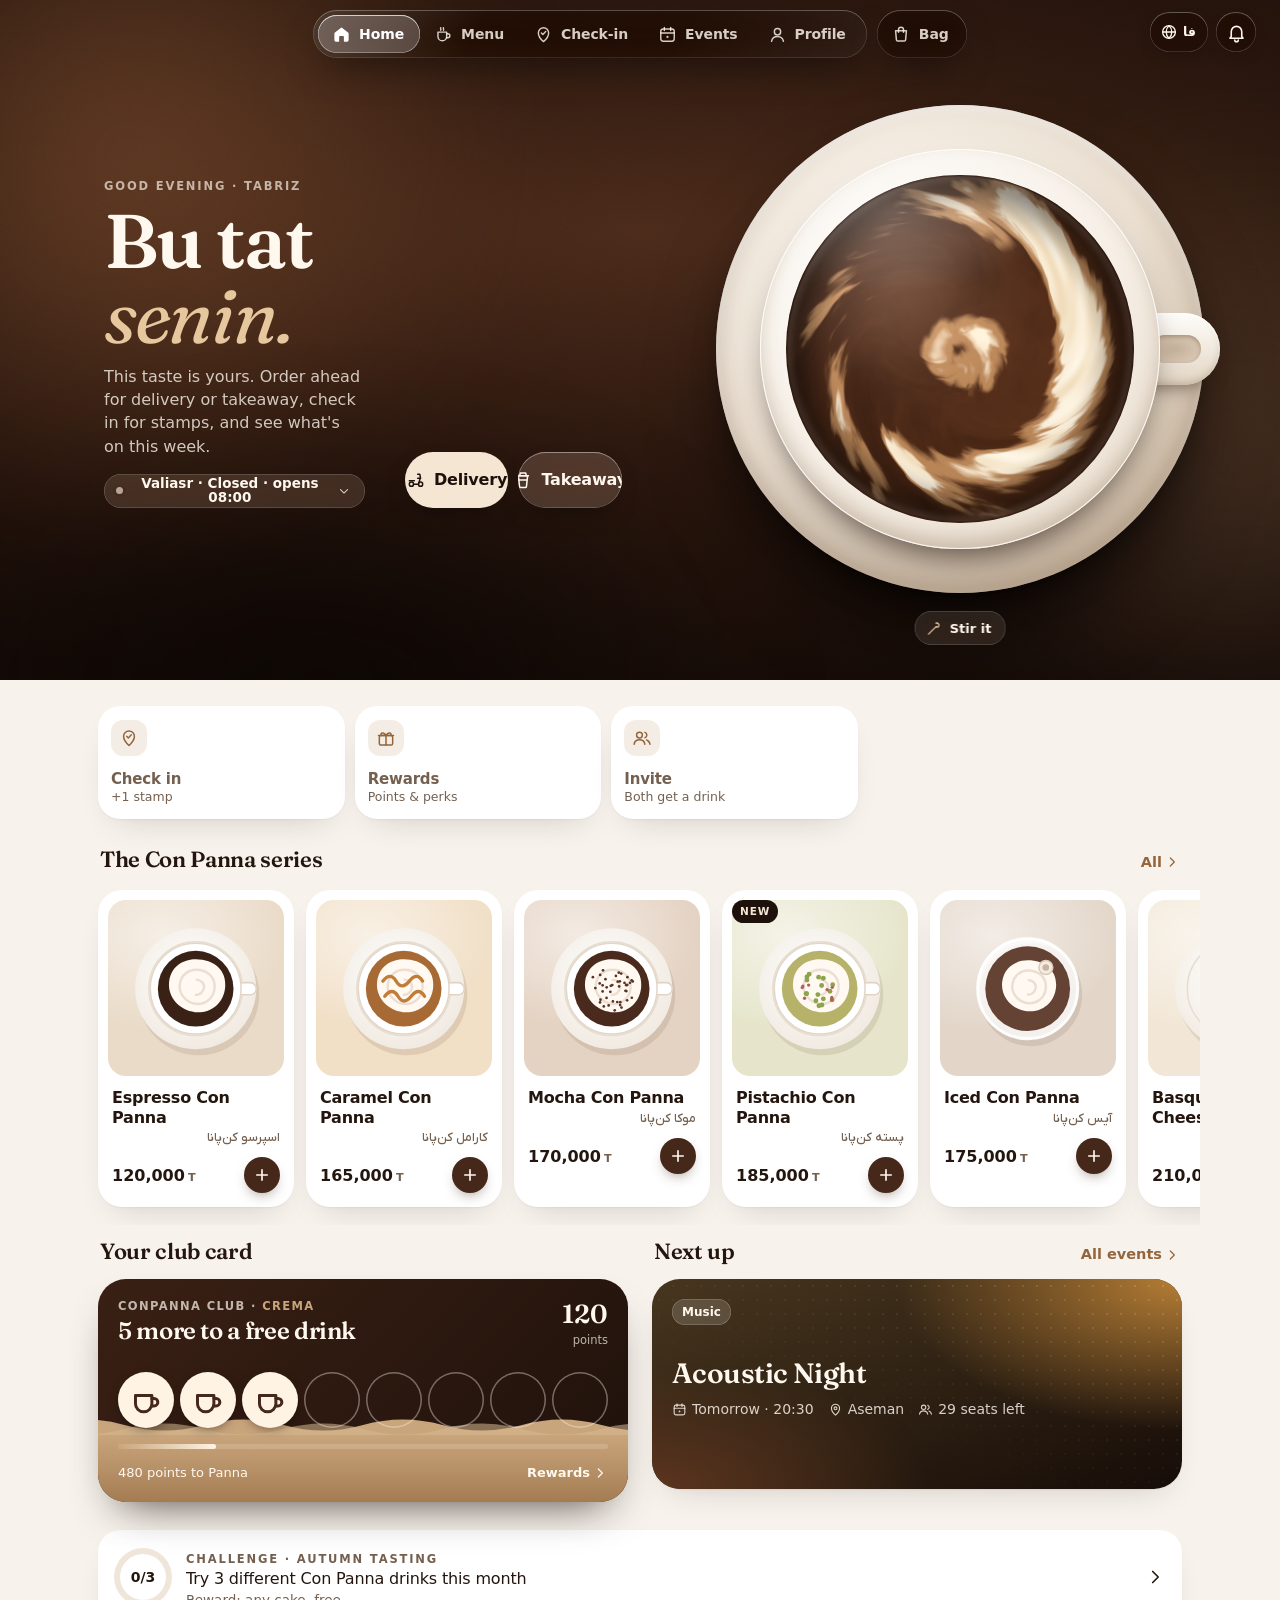
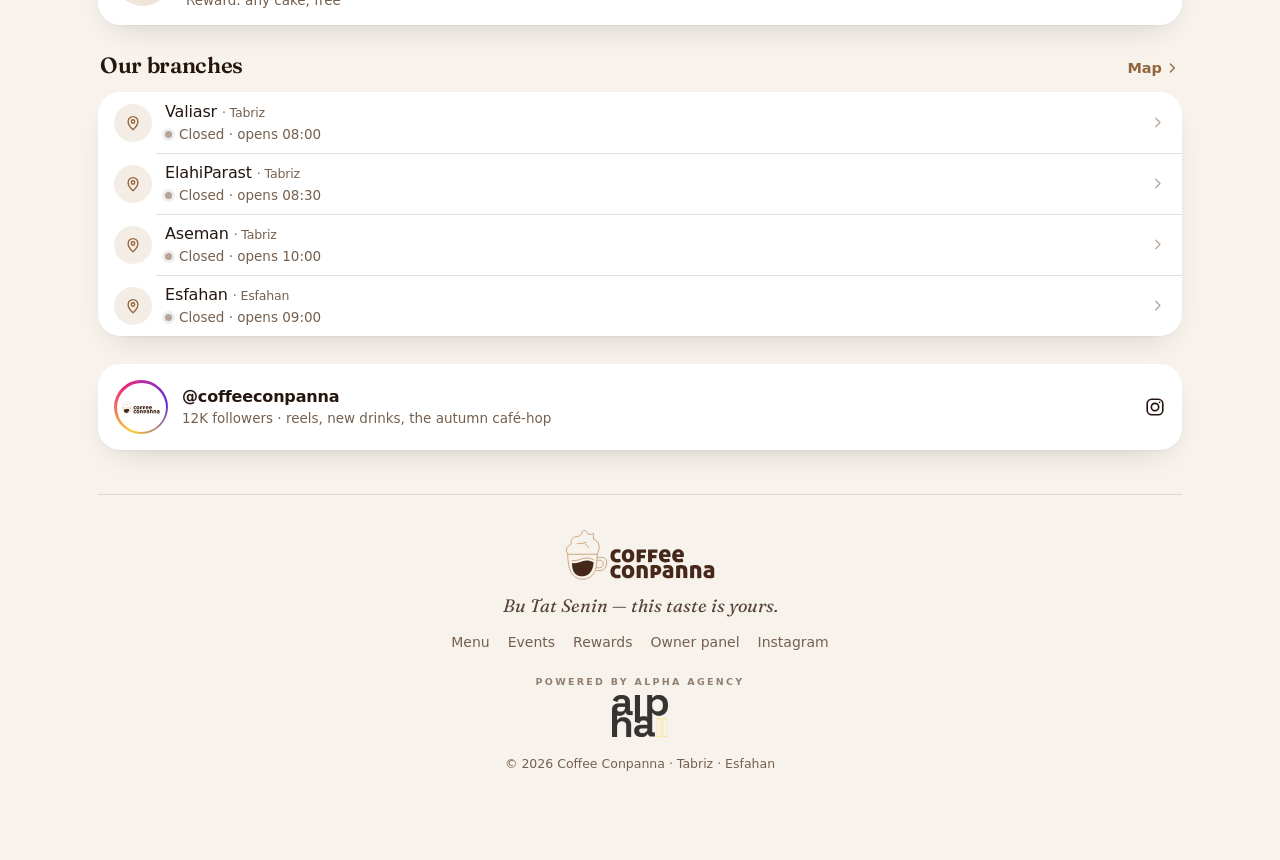
==== index.html @ bceaf9e3 "Coffee Conpanna web app v2 — Powered by Alpha Agency" ====
<!doctype html>
<html lang="en">
<head>
<meta charset="utf-8">
<meta name="viewport" content="width=device-width,initial-scale=1,viewport-fit=cover">
<title>Coffee Conpanna · کافه کن‌پانا</title>
<meta name="description" content="Coffee Conpanna — Tabriz and Esfahan. Order for delivery or takeaway, check in at your branch, collect stamps and book events.">
<meta name="robots" content="noindex,nofollow">
<meta name="theme-color" content="#F7F2EC" id="theme-color">
<meta name="color-scheme" content="light dark">
<meta name="apple-mobile-web-app-capable" content="yes">
<meta name="mobile-web-app-capable" content="yes">
<meta name="apple-mobile-web-app-status-bar-style" content="default">
<meta name="apple-mobile-web-app-title" content="Conpanna">
<meta property="og:type" content="website">
<meta property="og:title" content="Coffee Conpanna">
<meta property="og:description" content="Bu Tat Senin. Order ahead, check in, and book events at Conpanna.">
<meta property="og:url" content="https://ilyatabrizi.github.io/conpanna/">
<meta property="og:image" content="https://ilyatabrizi.github.io/conpanna/assets/og.png">
<meta property="og:image:width" content="1200">
<meta property="og:image:height" content="630">
<meta name="twitter:card" content="summary_large_image">
<link rel="manifest" href="manifest.webmanifest">
<link rel="icon" href="assets/icons/favicon-32.png" type="image/png">
<link rel="apple-touch-icon" href="assets/icons/apple-touch-icon.png">
<link rel="preload" href="assets/fonts/fraunces-600.woff2" as="font" type="font/woff2" crossorigin>
<link rel="preload" href="assets/fonts/yekan.woff2" as="font" type="font/woff2" crossorigin>
<link rel="stylesheet" href="css/app.css?v=91ad126c86">
<script>
  (function () {
    var d = document.documentElement, pref = "system", warm = false, calm = false;
    try { var s = JSON.parse(localStorage.getItem("conpanna.v1") || "{}"); pref = s.theme || "system"; calm = !!(s.prefs && s.prefs.reduceMotion); } catch (e) {}
    try { warm = sessionStorage.getItem("conpanna.booted") === "1"; } catch (e) {}
    var lang = "fa"; try { lang = localStorage.getItem("conpanna.lang") || ((navigator.language || "").toLowerCase().indexOf("fa") === 0 ? "fa" : "en"); } catch (e) {}
    d.lang = lang; d.dir = lang === "fa" ? "rtl" : "ltr";
    var dark = pref === "dark" || (pref !== "light" && matchMedia("(prefers-color-scheme: dark)").matches);
    d.setAttribute("data-theme", pref);
    d.setAttribute("data-mode", dark ? "dark" : "light");
    var m = document.getElementById("theme-color");
    if (m) m.setAttribute("content", dark ? "#110B08" : "#F7F2EC");
    d.className += " booting" + (warm ? " boot-warm" : "") + (calm ? " calm" : "");
    if ("scrollRestoration" in history) history.scrollRestoration = "manual";
    setTimeout(function () { var b = document.getElementById("boot"); if (b) { b.parentNode.removeChild(b); d.classList.remove("booting"); } }, 9000);
  })();
</script>
<script src="js/qr.js?v=91ad126c86" defer></script>
<link rel="modulepreload" href="js/brand.js">
<link rel="modulepreload" href="js/data.js">
<link rel="modulepreload" href="js/hero.js">
<link rel="modulepreload" href="js/hub.js">
<link rel="modulepreload" href="js/i18n.js">
<link rel="modulepreload" href="js/install.js">
<link rel="modulepreload" href="js/langbus.js">
<link rel="modulepreload" href="js/notify.js">
<link rel="modulepreload" href="js/orders.js">
<link rel="modulepreload" href="js/store.js">
<link rel="modulepreload" href="js/tabbar.js">
<link rel="modulepreload" href="js/theme.js">
<link rel="modulepreload" href="js/ui.js">
<link rel="modulepreload" href="js/views/bag.js">
<link rel="modulepreload" href="js/views/checkin.js">
<link rel="modulepreload" href="js/views/events.js">
<link rel="modulepreload" href="js/views/home.js">
<link rel="modulepreload" href="js/views/menu.js">
<link rel="modulepreload" href="js/views/order.js">
<link rel="modulepreload" href="js/views/orders.js">
<link rel="modulepreload" href="js/views/profile.js">
<link rel="modulepreload" href="js/views/rewards.js">
<link rel="modulepreload" href="js/views/settings.js">
<link rel="modulepreload" href="js/views/shared.js">
<script type="module" src="js/app.js?v=91ad126c86"></script>
</head>
<body>

<!-- Opening: the cup draws itself, fills, the name wipes in — and Alpha's mark beneath it. -->
<div id="boot" aria-hidden="true" dir="ltr">
  <div class="boot-in">
    <svg class="logo" viewBox="-4 56 1408 488" aria-hidden="true" focusable="false"><g class="lg-cup" fill="none" stroke-width="9" stroke-linecap="round" stroke-linejoin="round"><path pathLength="1" d="M22 292 C6 280 2 246 18 226 C30 210 50 206 56 196 C46 168 58 140 84 132 C104 126 124 128 140 116 C150 108 154 96 158 82 C162 70 174 66 186 72 C204 80 212 96 214 108 C232 106 248 104 262 100 C266 120 260 140 264 152 C288 160 306 178 312 196 C324 230 314 268 298 292"/><path pathLength="1" d="M110 194 C140 194 170 190 192 182 M186 196 C200 204 210 216 214 232"/><path pathLength="1" d="M20 293 L300 293"/><path pathLength="1" d="M22 296 C22 360 30 420 54 462 C76 502 112 526 156 528 C206 530 248 504 272 462 C292 426 298 360 298 296"/><path pathLength="1" d="M298 326 C326 318 362 318 378 338 C392 358 390 398 372 424 C356 446 324 452 292 446"/><path pathLength="1" d="M300 352 C318 346 340 346 350 360 C358 374 356 398 344 410 C332 420 314 422 296 420"/><path pathLength="1" d="M64 352 C100 360 130 342 168 332 C204 322 236 330 266 346"/></g><path class="lg-coffee" d="M62 374 C96 384 126 368 160 358 C196 348 232 352 264 368 C262 418 246 466 206 488 C176 504 128 504 100 482 C70 458 62 418 62 374 Z"/><g class="lg-word" transform="translate(-27.49 14.02) scale(0.49982)"><path d="M992 1007C980 1005 978 1004 962 997C949 991 946 989 934 978C917 961 906 939 902 911C901 898 900 872 902 862C904 851 909 830 911 826C912 824 914 821 916 818C920 808 928 798 937 790C948 780 949 779 961 773C985 761 1023 757 1057 763C1068 765 1088 772 1090 774C1093 779 1091 798 1085 817C1080 831 1077 833 1066 829C1056 826 1048 825 1035 825C1019 825 1012 826 1003 831C995 835 991 838 986 848C980 857 978 867 978 884C978 901 979 908 984 918C990 930 994 934 1005 940L1014 944L1033 944L1052 944L1064 941C1073 938 1076 937 1078 938C1083 940 1091 964 1093 981C1095 996 1094 997 1081 1002C1061 1009 1018 1011 992 1007ZM1204 1007C1146 998 1113 954 1113 886C1113 859 1118 837 1128 818C1133 807 1142 793 1144 793C1144 793 1148 791 1151 788C1162 777 1181 767 1196 764C1200 764 1205 762 1207 762C1213 760 1238 760 1250 762C1262 763 1282 768 1289 772C1308 782 1324 796 1332 811C1333 815 1335 819 1336 820C1344 835 1349 858 1349 885C1349 912 1347 926 1339 943C1323 981 1296 1002 1255 1008C1242 1009 1216 1009 1204 1007ZM1968 1008C1946 1006 1936 1004 1920 996C1904 989 1893 977 1886 962C1878 943 1877 912 1885 896C1898 872 1919 859 1954 853C1964 852 1990 850 1998 851C2005 851 2005 851 2008 848C2012 844 2012 841 2008 835C2003 829 1992 823 1981 821C1968 819 1946 820 1931 824C1914 828 1910 829 1908 826C1905 823 1899 808 1897 800C1895 789 1896 777 1898 775C1899 774 1901 773 1902 773C1903 773 1906 772 1909 771C1913 769 1938 764 1953 762C1965 760 1995 760 2004 762C2026 767 2044 775 2054 785C2061 791 2071 805 2073 811C2073 814 2075 818 2076 821C2080 834 2081 843 2081 920C2081 988 2081 992 2079 993C2077 995 2052 1002 2037 1004C2014 1008 1991 1010 1968 1008ZM2742 1008C2718 1007 2698 1002 2684 994C2673 988 2659 974 2656 966C2656 964 2654 960 2652 956C2649 947 2647 927 2649 912C2652 898 2655 890 2668 878C2673 873 2679 868 2681 867C2683 866 2686 864 2689 863C2692 861 2698 859 2702 858C2720 853 2728 852 2752 851C2773 851 2775 850 2778 849C2784 844 2778 832 2766 826C2755 821 2752 820 2738 820C2721 820 2710 821 2694 826C2686 828 2680 829 2679 828C2676 827 2668 810 2666 800C2664 787 2664 778 2666 775C2672 771 2708 763 2734 761C2763 759 2792 764 2811 775C2834 789 2848 812 2850 842C2851 859 2851 988 2850 991C2848 994 2847 995 2833 998C2827 1000 2820 1002 2818 1002C2813 1004 2795 1006 2778 1008C2769 1009 2755 1009 2742 1008ZM1410 1006C1399 1005 1396 1004 1394 1001C1393 1000 1393 965 1393 890C1393 783 1393 781 1395 779C1397 776 1400 775 1406 773C1409 773 1414 771 1420 770C1432 766 1458 762 1478 762C1495 761 1517 762 1532 765C1572 773 1596 800 1601 844C1602 850 1602 878 1602 927C1602 1000 1602 1002 1600 1003C1595 1008 1537 1008 1531 1004L1528 1002L1528 931C1527 883 1527 859 1526 855C1524 844 1518 835 1508 830C1504 828 1502 828 1489 828C1475 828 1474 828 1472 830L1470 832L1469 916C1469 999 1469 1000 1467 1003C1466 1004 1463 1005 1461 1005C1455 1006 1419 1007 1410 1006ZM1668 1006C1654 1004 1656 1019 1655 887C1655 792 1655 773 1656 771C1658 767 1661 766 1678 764C1684 764 1693 763 1699 762C1705 761 1721 761 1735 761C1764 761 1779 762 1798 769C1829 778 1850 804 1854 837C1856 851 1855 872 1852 883C1848 896 1840 909 1832 918C1824 926 1813 934 1805 937C1802 938 1798 940 1796 941C1787 944 1765 947 1749 947L1735 947L1732 949L1730 952L1729 977C1729 1007 1730 1005 1715 1006C1702 1007 1678 1007 1668 1006ZM2154 1006C2152 1006 2148 1006 2145 1006C2133 1004 2134 1018 2134 892C2134 825 2134 782 2135 781C2136 779 2137 777 2138 776C2143 774 2173 766 2189 764C2207 761 2242 761 2258 763C2271 765 2288 769 2293 771C2311 780 2321 789 2330 804C2337 815 2339 821 2342 838C2344 849 2344 852 2345 924C2345 1006 2345 1003 2338 1005C2334 1007 2291 1007 2280 1006C2268 1004 2270 1013 2269 930C2268 864 2268 858 2267 853C2263 843 2260 838 2254 834C2246 828 2244 827 2229 827C2217 827 2216 827 2213 829L2210 832L2210 917C2210 980 2209 1002 2208 1003C2208 1004 2205 1005 2203 1005C2198 1006 2157 1007 2154 1006ZM2414 1006C2402 1005 2399 1004 2398 1000C2397 997 2397 783 2398 780C2399 776 2403 775 2410 773C2414 772 2417 771 2418 771C2419 770 2425 769 2431 768C2483 757 2544 761 2566 777C2568 778 2572 781 2574 782C2582 786 2591 798 2598 812C2607 832 2607 836 2607 926C2608 967 2607 999 2607 1001C2605 1004 2602 1005 2591 1006C2567 1008 2537 1006 2533 1003C2532 1001 2532 996 2531 928L2530 854L2527 847C2523 838 2521 836 2513 831C2508 828 2507 828 2496 827C2482 827 2477 828 2475 831C2473 834 2473 836 2473 917C2472 1000 2472 1001 2470 1003C2467 1006 2440 1008 2414 1006ZM2005 952C2011 950 2012 948 2012 924L2011 903L2008 900L2005 897L1989 897C1975 898 1972 898 1965 901C1954 904 1948 911 1946 920C1944 929 1946 938 1953 944C1956 947 1966 952 1972 953C1977 954 2002 954 2005 952ZM2776 951C2782 948 2782 947 2782 923L2782 902L2779 899L2776 897L2759 897C2742 898 2741 898 2734 901C2724 904 2718 910 2716 916C2714 920 2714 932 2716 937C2718 941 2724 946 2730 949C2739 953 2743 954 2759 954C2771 954 2773 953 2776 951ZM1247 945C1256 942 1256 942 1263 931C1267 924 1268 922 1270 914C1273 899 1274 879 1272 867C1269 853 1268 850 1264 843C1256 828 1248 824 1232 824C1218 824 1212 826 1205 833C1197 841 1196 843 1192 858C1188 875 1188 896 1192 913C1195 924 1196 926 1200 933C1207 943 1207 943 1217 946C1227 950 1235 949 1247 945ZM1754 890C1762 889 1769 885 1774 880C1779 874 1780 867 1780 854C1780 844 1780 843 1776 836C1770 825 1762 819 1748 818C1736 817 1732 818 1730 824C1728 829 1729 881 1730 885C1733 892 1738 893 1754 890ZM1006 711C983 709 955 698 941 686C934 680 925 670 923 667C922 666 920 663 919 661C917 659 915 655 914 652C913 649 911 645 910 643C909 641 907 636 906 632C898 598 900 555 911 531C913 527 914 524 914 523C914 523 916 520 917 517C919 515 922 510 923 508C927 502 938 491 945 486C966 471 987 465 1016 463C1039 462 1053 464 1074 470C1089 475 1091 476 1092 482C1093 491 1085 526 1079 531C1076 535 1076 535 1061 531C1031 524 1007 528 992 542C984 550 980 560 978 577C975 608 985 632 1004 642C1010 644 1013 645 1023 646C1031 647 1038 647 1042 647C1052 646 1064 643 1068 642C1073 640 1077 640 1080 642C1084 646 1091 667 1093 682C1094 693 1094 698 1091 699C1088 701 1076 705 1068 707C1054 711 1023 712 1006 711ZM1218 711C1200 710 1177 703 1167 696C1164 695 1160 692 1158 691C1153 688 1141 676 1135 668C1131 663 1122 644 1120 639C1119 637 1118 630 1116 622C1112 604 1112 574 1116 556C1119 538 1121 534 1128 521C1137 503 1143 496 1161 483C1169 477 1170 476 1182 472C1210 462 1243 460 1267 468C1271 469 1276 470 1278 470C1283 471 1299 480 1306 486C1312 490 1325 504 1330 511C1336 520 1343 538 1346 554C1348 562 1348 567 1348 588C1348 615 1348 621 1342 639C1336 656 1322 678 1310 687C1287 705 1255 714 1218 711ZM1917 711C1878 708 1847 691 1829 663C1816 642 1808 607 1811 577C1814 542 1825 516 1844 496C1857 483 1868 476 1886 470C1900 465 1906 464 1922 463C1940 462 1952 464 1967 470C1978 475 1992 483 1994 485C1994 486 1996 488 1999 490C2007 496 2018 515 2023 530C2029 547 2030 560 2030 582C2029 602 2028 607 2025 609C2024 610 2002 610 1959 610C1895 610 1894 610 1892 612C1889 614 1888 619 1890 623C1896 634 1905 641 1918 646C1934 651 1959 649 1988 641C2001 637 2003 637 2005 643C2005 644 2006 648 2008 651C2009 653 2011 661 2013 668C2019 692 2018 696 2009 699C1984 708 1945 713 1917 711ZM2162 710C2147 709 2127 703 2117 697C2114 695 2109 693 2108 692C2106 691 2100 687 2095 682C2082 670 2075 658 2066 636C2060 620 2058 575 2063 557C2072 520 2084 500 2110 482C2118 477 2124 474 2137 470C2154 464 2172 462 2191 464C2202 465 2205 466 2220 472C2238 478 2256 494 2265 510C2269 517 2275 532 2277 538C2280 547 2281 567 2281 583C2280 601 2279 608 2276 609C2274 610 2253 610 2209 610C2146 610 2144 610 2142 612C2137 616 2137 621 2145 631C2150 637 2150 638 2158 642C2176 650 2193 650 2229 643C2234 642 2241 640 2245 639C2251 637 2251 637 2253 638C2257 643 2266 673 2267 686C2267 694 2267 695 2265 697C2261 700 2239 706 2215 710C2201 712 2177 712 2162 710ZM1407 708C1399 706 1397 706 1395 704L1393 701L1393 587C1394 477 1394 473 1395 471L1397 469L1480 469C1536 469 1563 469 1565 470C1569 472 1570 475 1571 492C1571 504 1570 524 1568 528C1567 531 1561 532 1520 531C1475 531 1473 531 1470 536C1470 538 1469 543 1469 552L1469 566L1472 569L1475 572L1509 572C1528 572 1544 572 1545 573C1550 575 1551 582 1551 606C1550 628 1549 632 1545 633C1544 634 1528 634 1510 634C1477 634 1472 634 1470 638C1470 639 1469 653 1469 670C1469 686 1469 700 1468 702C1468 703 1467 704 1466 705C1459 709 1426 710 1407 708ZM1630 708C1615 707 1612 706 1609 704C1608 702 1608 696 1607 589C1607 526 1607 474 1608 473C1608 469 1609 469 1697 469C1772 470 1780 470 1782 471C1784 474 1785 486 1785 502C1785 519 1784 527 1781 530C1779 531 1778 532 1736 532C1712 532 1692 532 1690 532C1689 532 1687 533 1686 534C1683 537 1683 537 1683 551C1683 559 1683 567 1684 568C1685 572 1688 572 1725 572C1766 572 1763 571 1765 581C1766 588 1766 614 1765 624C1763 635 1766 634 1725 634C1705 634 1689 634 1688 635C1686 636 1685 637 1684 638C1684 640 1683 654 1683 671C1682 688 1682 702 1682 703C1681 704 1680 705 1679 706C1673 708 1649 709 1630 708ZM1246 648C1258 642 1266 632 1270 615C1273 604 1273 576 1271 564C1267 547 1260 536 1248 530C1242 527 1241 526 1232 526C1209 527 1198 537 1192 562C1186 592 1191 626 1204 640C1214 651 1233 654 1246 648ZM1960 558C1963 555 1963 551 1959 542C1955 534 1948 526 1942 523C1934 520 1924 519 1916 521C1907 523 1903 525 1896 532C1890 539 1885 550 1886 555C1888 561 1890 561 1925 561L1957 561L1960 558ZM2208 560C2208 560 2210 558 2210 557C2214 551 2207 534 2198 527C2190 522 2184 520 2173 520C2161 521 2154 524 2147 531C2137 541 2134 554 2140 559C2142 561 2143 561 2174 561C2192 561 2207 561 2208 560Z"/></g></svg>
    <div class="boot-sig"><span>Powered by Alpha Agency</span><img class="sig-light" src="assets/brand/alpha-black.png" alt=""><img class="sig-dark" src="assets/brand/alpha-white.png" alt=""></div>
  </div>
</div>

<!-- the goo filter that turns blurred circles into liquid -->
<svg width="0" height="0" style="position:absolute" aria-hidden="true" focusable="false">
  <filter id="goo" x="-20%" y="-20%" width="140%" height="140%"><feGaussianBlur in="SourceGraphic" stdDeviation="22" result="b"/><feColorMatrix in="b" mode="matrix" values="1 0 0 0 0  0 1 0 0 0  0 0 1 0 0  0 0 0 26 -11" result="g"/><feComposite in="SourceGraphic" in2="g" operator="atop"/></filter>
</svg>

<header id="bar" class="bar">
  <button class="bar-btn" id="bar-back" type="button" aria-label="Back" hidden></button>
  <a class="bar-logo" id="bar-logo" href="#/" aria-label="Coffee Conpanna — home"></a>
  <span class="bar-title" id="bar-title" aria-hidden="true"></span>
  <div class="bar-right">
    <button class="bar-btn bar-lang" id="bar-lang" type="button"></button>
    <button class="bar-btn" id="bar-bell" type="button" aria-label="Notifications"><span class="bell-dot" id="bell-dot"></span></button>
  </div>
</header>

<main id="view" class="view"></main>
<div id="dock"></div>

<nav id="tabbar" class="tabbar" aria-label="Primary" data-tone="light" dir="ltr">
  <div class="tabs" id="tabs">
    <span class="tabs-lens" aria-hidden="true"></span>
    <div class="tabs-row" id="tabs-row">
      <a class="tab" draggable="false" data-tab="home" href="#/"><span class="tab-ico"></span><span class="tab-l">Home</span></a>
      <a class="tab" draggable="false" data-tab="menu" href="#/menu"><span class="tab-ico"></span><span class="tab-l">Menu</span></a>
      <a class="tab" draggable="false" data-tab="checkin" href="#/checkin"><span class="tab-ico"></span><span class="tab-l">Check-in</span></a>
      <a class="tab" draggable="false" data-tab="events" href="#/events"><span class="tab-ico"></span><span class="tab-l">Events</span></a>
      <a class="tab" draggable="false" data-tab="profile" href="#/profile"><span class="tab-ico"></span><span class="tab-l">Profile</span></a>
    </div>
  </div>
  <a class="bag-btn" id="bag-btn" href="#/bag" aria-label="Bag"><span id="bag-ico"></span><span class="bag-l">Bag</span><span class="tab-badge" id="bag-badge" aria-hidden="true"></span></a>
</nav>

<div id="sheet-root"></div>
<div id="toast-root" aria-live="polite" aria-atomic="true"></div>
<noscript><p style="padding:24px;font:15px/1.5 system-ui">Coffee Conpanna needs JavaScript to run.</p></noscript>
</body>
</html>
---- css/app.css ----
/* Coffee Conpanna — the design system.

   Espresso and cream. The page is the colour of whipped cream; the ink is the
   brown of their wordmark; caramel (the line of the cup in their logo) is the
   one accent. Night is a cup of espresso, not grey. Display type is Fraunces,
   soft and warm; everything that works is the phone's own face.

   Liquid: the hero is milk folding into coffee (metaballs through a goo filter),
   the stamp card and the order tracker fill like a cup, the check-in fills
   while you hold it. Glass is iOS's — thin, see-through, a small blur with a
   big saturation lift and a brightness clamp. Nothing carrying glass sits
   inside a transformed ancestor: that would leave it blurring nothing. */

@font-face { font-family: "Fraunces"; src: url("../assets/fonts/fraunces-600.woff2") format("woff2"); font-weight: 600; font-display: swap; }
@font-face { font-family: "Fraunces"; src: url("../assets/fonts/fraunces-400i.woff2") format("woff2"); font-weight: 400; font-style: italic; font-display: swap; }

:root {
  --paper: #F7F2EC; --paper-2: #EFE6DB; --card: #FFFFFF; --sheet: #FAF6F1; --tint: #EFE5D9;
  --ink: #24160F; --ink-2: #574238; --ink-3: #75604F; --ink-4: #B6A598;
  --line: rgba(36, 22, 15, .07); --line-2: rgba(36, 22, 15, .13);
  --brand: #45281A; --primary: #45281A; --on-primary: #FFF8EF;
  --caramel: #C9A57C; --caramel-ink: #94653A; --caramel-soft: rgba(201, 165, 124, .2);
  --accent: #94653A; --live: #3C9560; --live-soft: rgba(60, 149, 96, .13); --danger: #B4392F;
  --scrim: rgba(20, 10, 5, .38);
  --lg-cup: #C9A57C; --lg-ink: #45281A;
  --espresso: #1E110B; --espresso-2: #3A2014; --cream: #F4E6D3;
  color-scheme: light;

  --glass-bg: rgba(255, 252, 248, .56);
  --glass: blur(12px) saturate(180%) brightness(1.06);
  --glass-strong: blur(20px) saturate(185%) brightness(1.05);
  --glass-edge: inset 0 0 0 .5px rgba(255, 255, 255, .85), inset 0 1px 0 rgba(255, 255, 255, .9), 0 0 0 .5px rgba(36, 22, 15, .09);
  --glass-shadow: 0 14px 36px -12px rgba(36, 22, 15, .32), 0 2px 8px rgba(36, 22, 15, .05);
  --sheen: 1;

  --display: "Fraunces", "Iowan Old Style", "Palatino Linotype", Georgia, serif;
  --sans: -apple-system, BlinkMacSystemFont, "SF Pro Text", "SF Pro Display", "Helvetica Neue", "Segoe UI", Roboto, system-ui, sans-serif;
  --fa: "Vazirmatn", "IRANYekanX", "Tahoma", sans-serif;

  --r-xl: 28px; --r-lg: 22px; --r-md: 16px; --r-sm: 12px;
  --shadow-card: 0 1px 2px rgba(36, 22, 15, .04), 0 14px 34px -18px rgba(36, 22, 15, .22);
  --ease-out: cubic-bezier(.22, 1, .36, 1);
  --spring: cubic-bezier(.34, 1.45, .64, 1);
  --spring-soft: cubic-bezier(.3, 1.18, .5, 1);
  --spring-sheet: cubic-bezier(.2, 1.08, .32, 1);

  --safe-t: env(safe-area-inset-top, 0px);
  --safe-b: env(safe-area-inset-bottom, 0px);
  --bar-h: 52px; --tabs-h: 62px; --tabs-gap: 12px; --tabs-pad: 5px;
  --group-w: min(calc(100vw - 24px), 460px);
  --clear-b: calc(var(--tabs-h) + var(--tabs-gap) + var(--safe-b) + 34px);
  --wrap: 1120px; --narrow: 720px;
}
:root[data-mode="dark"] {
  color-scheme: dark;
  --paper: #110B08; --paper-2: #18100C; --card: #1D1410; --sheet: #191009; --tint: #2A1F19;
  --ink: #F6EEE6; --ink-2: #D4C5B8; --ink-3: #A69485; --ink-4: #66564B;
  --line: rgba(246, 238, 230, .07); --line-2: rgba(246, 238, 230, .13);
  --brand: #EBD6BC; --primary: #EBD6BC; --on-primary: #24160F;
  --caramel: #D8B58A; --caramel-ink: #E3C095; --caramel-soft: rgba(216, 181, 138, .14);
  --accent: #E3C095; --live: #5CC487; --live-soft: rgba(92, 196, 135, .14); --danger: #F0857B;
  --scrim: rgba(0, 0, 0, .55);
  --lg-ink: #F1E4D4;
  --glass-bg: rgba(38, 28, 22, .46);
  --glass: blur(12px) saturate(165%) brightness(.68);
  --glass-strong: blur(20px) saturate(165%) brightness(.62);
  --glass-edge: inset 0 0 0 .5px rgba(255, 255, 255, .12), inset 0 1px 0 rgba(255, 255, 255, .1), 0 0 0 .5px rgba(0, 0, 0, .5);
  --glass-shadow: 0 16px 38px -12px rgba(0, 0, 0, .75);
  --shadow-card: 0 0 0 .5px rgba(246, 238, 230, .06), 0 16px 36px -18px rgba(0, 0, 0, .75);
  --sheen: .3;
}
html.theming, html.theming *, html.theming *::before, html.theming *::after {
  transition: background-color .45s ease, color .45s ease, border-color .45s ease, fill .45s ease, stroke .45s ease, box-shadow .45s ease !important;
}
html.calm *, html.calm *::before, html.calm *::after { animation-duration: .01ms !important; animation-iteration-count: 1 !important; transition-duration: .01ms !important; }

/* ------------------------------------------------------------------ base */
*, *::before, *::after { box-sizing: border-box; }
html { overflow-x: clip; background: var(--paper); -webkit-text-size-adjust: 100%; }
html.booting, html.sheet-open { overflow: hidden; }
body {
  margin: 0; min-height: 100svh; background: var(--paper); color: var(--ink);
  font: 400 16px/1.45 var(--sans); -webkit-font-smoothing: antialiased; -moz-osx-font-smoothing: grayscale;
  -webkit-tap-highlight-color: transparent; overscroll-behavior-y: none;
}
img, svg, video, canvas { display: block; max-width: 100%; }
button, input, textarea, select { font: inherit; color: inherit; }
button { background: none; border: 0; padding: 0; margin: 0; cursor: pointer; touch-action: manipulation; }
a { color: inherit; text-decoration: none; }
ul, ol { list-style: none; margin: 0; padding: 0; }
h1, h2, h3, h4, p, figure, fieldset { margin: 0; }
fieldset { border: 0; padding: 0; min-width: 0; }
[hidden] { display: none !important; }
:focus { outline: none; }
:focus-visible { outline: 2px solid var(--caramel); outline-offset: 3px; border-radius: 10px; }
::selection { background: var(--caramel-soft); }
.sr { position: absolute; width: 1px; height: 1px; overflow: hidden; clip: rect(0 0 0 0); white-space: nowrap; }
.ico { width: 22px; height: 22px; flex: none; }
.fa { font-family: var(--fa); direction: rtl; unicode-bidi: isolate; }

/* ------------------------------------------------------------ typography */
.lt { font: 600 36px/1.05 var(--display); letter-spacing: -.02em; color: var(--ink); }
.d1 { font: 600 44px/1.02 var(--display); letter-spacing: -.025em; }
.d2 { font: 600 28px/1.1 var(--display); letter-spacing: -.018em; }
.d3 { font: 600 21px/1.18 var(--display); letter-spacing: -.012em; }
.it { font-family: var(--display); font-style: italic; font-weight: 400; }
.t2 { font: 700 20px/1.2 var(--sans); letter-spacing: -.02em; }
.t3 { font: 600 17px/1.3 var(--sans); letter-spacing: -.014em; }
.eyebrow { font: 600 11.5px/1.2 var(--sans); letter-spacing: .16em; text-transform: uppercase; color: var(--ink-3); }
.body { font-size: 16px; line-height: 1.5; color: var(--ink-2); }
.small { font-size: 14px; line-height: 1.45; color: var(--ink-2); }
.tiny { font-size: 12.5px; line-height: 1.5; color: var(--ink-3); }
.money { font-variant-numeric: tabular-nums lining-nums; white-space: nowrap; }
small.cur { font-size: .7em; font-weight: 600; margin-inline-start: .28em; color: var(--ink-3); letter-spacing: .02em; }
.sec { display: flex; align-items: baseline; justify-content: space-between; gap: 12px; margin: 0 2px 14px; }
.sec h2 { font: 600 22px/1.15 var(--display); letter-spacing: -.015em; }
.sec a, .sec button { font: 600 14.5px/1 var(--sans); color: var(--accent); display: inline-flex; align-items: center; gap: 2px; }
.sec a .ico, .sec button .ico { width: 16px; height: 16px; }
.dot { width: 7px; height: 7px; border-radius: 50%; background: var(--live); flex: none; box-shadow: 0 0 0 3px var(--live-soft); }
.dot.off { background: var(--ink-4); box-shadow: 0 0 0 3px var(--line); }
.dot.pulse { animation: pulse 2.2s ease-out infinite; }

/* ---------------------------------------------------------------- layout */
.wrap { width: 100%; max-width: var(--wrap); margin: 0 auto; padding: 0 18px; }
.wrap.narrow { max-width: var(--narrow); }
.view { min-height: 100svh; padding-bottom: var(--clear-b); transition: transform .5s var(--spring-sheet), filter .4s, border-radius .5s; transform-origin: 50% 0; }
html.sheet-open .view { transform: scale(.94) translateY(calc(var(--safe-t) + 10px)); border-radius: 22px; overflow: hidden; filter: brightness(.92); }
.screen { animation: viewIn .42s var(--ease-out) backwards; }
.screen.back-in { animation-name: viewBack; }
.page-top { padding-top: calc(var(--safe-t) + var(--bar-h) + 6px); }
.page-head { padding: 6px 2px 20px; display: flex; align-items: flex-end; justify-content: space-between; gap: 12px; }
.page-head p { margin-top: 6px; }
.stack > * + * { margin-top: 28px; }
.rv { opacity: 0; transform: translateY(18px); transition: opacity .7s var(--ease-out), transform .8s var(--ease-out); }
.rv.in { opacity: 1; transform: none; }

/* ---------------------------------------------------------------- splash */
#boot {
  position: fixed; inset: 0; z-index: 100; display: grid; place-items: center; background: var(--paper);
  transition: opacity .6s var(--ease-out), visibility 0s .6s;
}
#boot .boot-in { width: min(68vw, 340px); display: flex; flex-direction: column; align-items: center; transition: transform .7s var(--ease-out), filter .6s; }
#boot .logo { width: 100%; height: auto; overflow: visible; }
#boot .lg-cup path { stroke-dasharray: 1; stroke-dashoffset: 1; animation: draw 1s var(--ease-out) forwards; }
#boot .lg-cup path:nth-child(1) { animation-duration: 1.15s; }
#boot .lg-cup path:nth-child(2) { animation-delay: .55s; animation-duration: .5s; }
#boot .lg-cup path:nth-child(3) { animation-delay: .35s; animation-duration: .45s; }
#boot .lg-cup path:nth-child(4) { animation-delay: .25s; }
#boot .lg-cup path:nth-child(5), #boot .lg-cup path:nth-child(6) { animation-delay: .5s; animation-duration: .7s; }
#boot .lg-cup path:nth-child(7) { animation-delay: .7s; animation-duration: .6s; }
#boot .lg-coffee { clip-path: inset(100% 0 0 0); animation: fillUp .8s .75s var(--ease-out) forwards; }
#boot .lg-word { clip-path: inset(0 100% 0 0); animation: wipe .9s 1s var(--ease-out) forwards; }
#boot .boot-sig { margin-top: 30px; display: flex; flex-direction: column; align-items: center; gap: 9px; opacity: 0; transform: translateY(8px); animation: sigIn .7s 1.55s var(--ease-out) forwards; }
#boot .boot-sig span { font: 600 9.5px/1 var(--sans); letter-spacing: .26em; text-transform: uppercase; color: var(--ink-3); }
#boot .boot-sig img { width: 50px; height: auto; }
#boot .boot-fill { position: absolute; inset: auto 0 0; height: 0; background: var(--espresso); transition: height .7s var(--ease-out); }
html.boot-warm #boot .lg-cup path, html.boot-warm #boot .lg-coffee, html.boot-warm #boot .lg-word, html.boot-warm #boot .boot-sig { animation-duration: .3s; animation-delay: 0s; }
#boot.out { opacity: 0; visibility: hidden; }
#boot.out .boot-in { transform: scale(1.06); filter: blur(6px); }
.sig-light { display: block; } .sig-dark { display: none; }
:root[data-mode="dark"] .sig-light { display: none; } :root[data-mode="dark"] .sig-dark { display: block; }

/* ---------------------------------------------------------------- top bar */
.bar {
  position: fixed; inset: 0 0 auto; z-index: 40; height: calc(var(--bar-h) + var(--safe-t));
  padding: var(--safe-t) 12px 0; display: flex; align-items: center; gap: 8px; color: var(--ink); pointer-events: none;
}
.bar > * { pointer-events: auto; }
.bar::before {
  content: ""; position: absolute; inset: 0; z-index: -1; opacity: 0; transition: opacity .28s;
  background: var(--glass-bg); -webkit-backdrop-filter: var(--glass-strong); backdrop-filter: var(--glass-strong);
  box-shadow: 0 .5px 0 var(--line-2);
}
.bar.solid::before { opacity: 1; }
.bar.over-hero { color: #FFF8EF; }
.bar-logo {
  position: absolute; left: 50%; top: calc(var(--safe-t) + var(--bar-h) / 2); width: 112px;
  transform: translate(-50%, -50%) translateY(5px); opacity: 0; pointer-events: none; transition: opacity .25s, transform .35s var(--ease-out);
}
.bar-logo .logo { width: 100%; height: auto; }
body[data-route="home"] .bar.solid .bar-logo { opacity: 1; transform: translate(-50%, -50%); pointer-events: auto; }
.bar-title {
  position: absolute; left: 50%; top: calc(var(--safe-t) + var(--bar-h) / 2); max-width: 56%;
  transform: translate(-50%, -50%) translateY(6px); opacity: 0; pointer-events: none;
  font: 600 16.5px/1 var(--sans); letter-spacing: -.014em; white-space: nowrap; overflow: hidden; text-overflow: ellipsis;
  transition: opacity .22s, transform .25s var(--ease-out);
}
.bar.titled .bar-title { opacity: 1; transform: translate(-50%, -50%); }
.bar-btn {
  position: relative; width: 40px; height: 40px; border-radius: 50%; display: grid; place-items: center; flex: none; color: inherit;
  background: var(--glass-bg); -webkit-backdrop-filter: var(--glass); backdrop-filter: var(--glass);
  box-shadow: var(--glass-edge), 0 6px 18px -8px rgba(36, 22, 15, .3); transition: transform .18s var(--ease-out);
}
.bar-btn:active { transform: scale(.88); }
.bar-btn .ico { width: 21px; height: 21px; }
.bar-right { margin-inline-start: auto; display: flex; gap: 8px; }
.bar.over-hero .bar-btn {
  background: rgba(20, 10, 5, .24); -webkit-backdrop-filter: blur(12px) saturate(180%) brightness(.75); backdrop-filter: blur(12px) saturate(180%) brightness(.75);
  box-shadow: inset 0 0 0 .5px rgba(255, 255, 255, .24), inset 0 1px 0 rgba(255, 255, 255, .2), 0 6px 18px -8px rgba(0, 0, 0, .4);
}
.bell-dot { position: absolute; top: 8px; inset-inline-end: 9px; width: 9px; height: 9px; border-radius: 50%; background: #E0663F; box-shadow: 0 0 0 2px rgba(255, 255, 255, .85); transform: scale(0); transition: transform .35s var(--spring); }
.bell-dot.on { transform: scale(1); }
.bar-btn.ring .ico { animation: ring .9s var(--ease-out); transform-origin: 50% 15%; }

/* ---------------------------------------------------------------- tab bar */
.tabbar {
  --tab-fg: var(--ink-2); --tab-on: var(--brand); --lens-bg: rgba(69, 40, 26, .09); --tab-cut: var(--paper);
  --lens-drag: rgba(255, 255, 255, .5); --badge-bg: var(--primary); --badge-fg: var(--on-primary);
  position: fixed; z-index: 45; left: 0; right: 0; bottom: calc(var(--safe-b) + var(--tabs-gap));
  display: flex; align-items: center; gap: 8px; padding-left: calc((100vw - var(--group-w)) / 2); pointer-events: none;
}
.tabbar > * { pointer-events: auto; }
:root[data-mode="dark"] .tabbar { --tab-fg: rgba(246, 238, 230, .7); --tab-on: #FFFFFF; --lens-bg: rgba(255, 255, 255, .13); --lens-drag: rgba(255, 255, 255, .24); --tab-cut: #2A1F19; }
.tabs {
  position: relative; flex: none; height: var(--tabs-h); width: calc(var(--group-w) - var(--tabs-h) - 8px);
  padding: var(--tabs-pad); border-radius: 999px; overflow: hidden; touch-action: none;
  background: var(--glass-bg); -webkit-backdrop-filter: var(--glass-strong); backdrop-filter: var(--glass-strong);
  box-shadow: var(--glass-edge), var(--glass-shadow);
  transition: width .55s var(--spring-soft), background-color .35s, box-shadow .35s;
}
.tabs::after {
  content: ""; position: absolute; inset: 0; border-radius: inherit; pointer-events: none; z-index: 2;
  background: linear-gradient(118deg, rgba(255, 255, 255, .6) 0%, rgba(255, 255, 255, 0) 30%, rgba(255, 255, 255, 0) 66%, rgba(255, 255, 255, .26) 100%);
  mix-blend-mode: soft-light; opacity: var(--sheen);
}
.tabs-row {
  position: relative; z-index: 1; height: 100%; display: grid; grid-template-columns: repeat(5, 1fr);
  width: calc(var(--group-w) - var(--tabs-h) - 8px - var(--tabs-pad) * 2);
  transform: translateX(var(--row-x, 0px)); transition: transform .55s var(--spring-soft);
}
.tabs-lens {
  position: absolute; z-index: 0; top: var(--tabs-pad); left: var(--tabs-pad); height: calc(100% - var(--tabs-pad) * 2);
  width: var(--lens-w, 0px); border-radius: 999px; background: var(--lens-bg); opacity: 0;
  box-shadow: inset 0 0 0 .5px rgba(255, 255, 255, .55), inset 0 1px 0 rgba(255, 255, 255, .6);
  transform: translateX(var(--lens-x, 0px));
  transition: transform .55s var(--spring), width .3s var(--ease-out), opacity .2s, scale .3s var(--spring), background-color .25s;
}
.tabbar[data-ready="1"] .tabs-lens { opacity: 1; }
.tabbar.no-lens .tabs-lens { opacity: 0 !important; }
.tabbar.dragging .tabs-lens {
  transition: width .3s var(--ease-out), scale .3s var(--spring), background-color .2s;
  scale: 1.12; background: var(--lens-drag);
  box-shadow: inset 0 0 0 1px rgba(255, 255, 255, .75), inset 0 1px 0 rgba(255, 255, 255, .9), 0 6px 18px -6px rgba(36, 22, 15, .3);
}
.tab {
  position: relative; display: flex; flex-direction: column; align-items: center; justify-content: center; gap: 3px; min-width: 0;
  border-radius: 999px; color: var(--tab-fg); -webkit-user-select: none; user-select: none; -webkit-touch-callout: none;
  -webkit-user-drag: none; transition: color .25s, transform .2s var(--ease-out), opacity .3s;
}
.tab:active { transform: scale(.9); }
.tab-ico { position: relative; width: 25px; height: 25px; }
.tab-ico svg { position: absolute; inset: 0; width: 25px; height: 25px; transition: opacity .2s, transform .35s var(--spring); }
.tab-ico svg + svg { opacity: 0; transform: scale(.8); }
.tab[aria-current="page"] .tab-ico svg:first-child { opacity: 0; }
.tab[aria-current="page"] .tab-ico svg + svg { opacity: 1; transform: none; }
.tab-l { font: 600 10px/1 var(--sans); letter-spacing: .005em; white-space: nowrap; }
.tab[aria-current="page"], .tab.under { color: var(--tab-on); }
.tab.bump .tab-ico { animation: bump .55s var(--spring); }
.tabbar.min .tabs { width: calc(var(--min-w, 70px) + var(--tabs-pad) * 2); }
.tabbar.min .tab:not([aria-current="page"]) { opacity: 0; pointer-events: none; }

.bag-btn {
  position: relative; flex: none; width: var(--tabs-h); height: var(--tabs-h); border-radius: 50%;
  display: flex; flex-direction: column; align-items: center; justify-content: center; gap: 2px; color: var(--tab-fg);
  background: var(--glass-bg); -webkit-backdrop-filter: var(--glass-strong); backdrop-filter: var(--glass-strong);
  box-shadow: var(--glass-edge), var(--glass-shadow);
  transition: transform .25s var(--spring), background-color .35s, color .35s, box-shadow .35s; -webkit-user-select: none; user-select: none;
}
.bag-btn:active { transform: scale(.88); }
.bag-btn .ico { width: 24px; height: 24px; }
.bag-l { font: 600 9.5px/1 var(--sans); }
.bag-btn.has { background: var(--primary); color: var(--on-primary); -webkit-backdrop-filter: none; backdrop-filter: none; box-shadow: 0 12px 28px -10px rgba(69, 40, 26, .6); }
.bag-btn[aria-current="page"]:not(.has) { color: var(--tab-on); }
.bag-btn.gulp { animation: gulp .55s var(--spring); }
.tab-badge {
  position: absolute; top: -3px; right: -3px; min-width: 21px; height: 21px; padding: 0 6px; border-radius: 11px;
  background: var(--caramel); color: #24160F; font: 700 11.5px/21px var(--sans); text-align: center;
  box-shadow: 0 0 0 2px var(--paper); transform: scale(0); transition: transform .35s var(--spring);
}
.tab-badge.on { transform: scale(1); }
.tab-badge.pop { animation: pop .45s var(--spring); }

.tabbar[data-tone="dark"] { --tab-fg: rgba(255, 248, 239, .82); --tab-on: #FFFFFF; --lens-bg: rgba(255, 255, 255, .2); --tab-cut: #3A2418; }
.tabbar[data-tone="dark"] .tabs, .tabbar[data-tone="dark"] .bag-btn:not(.has) {
  background: rgba(20, 10, 5, .3);
  -webkit-backdrop-filter: blur(14px) saturate(180%) brightness(.62); backdrop-filter: blur(14px) saturate(180%) brightness(.62);
  box-shadow: inset 0 0 0 .5px rgba(255, 255, 255, .2), inset 0 1px 0 rgba(255, 255, 255, .18), 0 16px 36px -12px rgba(0, 0, 0, .55);
}
.tabbar[data-tone="dark"] .tabs::after { opacity: .35; }
.tabbar[data-tone="dark"] .bag-btn.has { background: var(--cream); color: var(--espresso); }
.tabbar[data-tone="dark"] .tab-badge { box-shadow: 0 0 0 2px rgba(0, 0, 0, .3); }

@supports not ((backdrop-filter: blur(1px)) or (-webkit-backdrop-filter: blur(1px))) {
  .tabs, .bag-btn, .bar::before, .bar-btn, .checkout, .chips-bar { background: var(--paper) !important; }
  .tabbar[data-tone="dark"] .tabs, .tabbar[data-tone="dark"] .bag-btn:not(.has) { background: #1E110B !important; }
}

/* ---------------------------------------------------------------- buttons */
.btn {
  position: relative; display: inline-flex; align-items: center; justify-content: center; gap: 8px; height: 52px; padding: 0 24px; overflow: hidden;
  border-radius: 999px; font: 600 16px/1 var(--sans); letter-spacing: -.012em; white-space: nowrap;
  background: var(--primary); color: var(--on-primary); isolation: isolate;
  transition: transform .2s var(--ease-out), opacity .2s, background-color .3s, box-shadow .3s;
  box-shadow: 0 10px 24px -12px rgba(69, 40, 26, .55);
}
.btn::after { /* a soft liquid highlight that rolls across on press */
  content: ""; position: absolute; inset: 0; border-radius: inherit; z-index: -1;
  background: radial-gradient(120px 60px at var(--px, 50%) var(--py, 50%), rgba(255, 255, 255, .28), transparent 70%);
  opacity: 0; transition: opacity .35s;
}
.btn:active { transform: scale(.965); }
.btn:active::after { opacity: 1; }
.btn .ico { width: 20px; height: 20px; }
.btn--block { width: 100%; }
.btn--sm { height: 40px; padding: 0 16px; font-size: 14.5px; }
.btn--soft { background: var(--tint); color: var(--ink); box-shadow: none; }
.btn--ghost { background: transparent; color: var(--accent); box-shadow: inset 0 0 0 1px var(--line-2); }
.btn--glass {
  background: rgba(255, 248, 239, .16); color: #FFF8EF;
  -webkit-backdrop-filter: blur(14px) saturate(180%) brightness(.95); backdrop-filter: blur(14px) saturate(180%) brightness(.95);
  box-shadow: inset 0 0 0 .5px rgba(255, 255, 255, .35), inset 0 1px 0 rgba(255, 255, 255, .3), 0 10px 26px -12px rgba(0, 0, 0, .5);
}
.btn--cream { background: var(--cream); color: var(--espresso); box-shadow: 0 10px 26px -12px rgba(0, 0, 0, .5); }
.btn[disabled], .btn.busy { opacity: .5; pointer-events: none; }
.btn.busy::before { content: ""; width: 16px; height: 16px; border-radius: 50%; border: 2px solid currentColor; border-right-color: transparent; animation: spin .7s linear infinite; }
.icon-btn { width: 40px; height: 40px; border-radius: 50%; display: grid; place-items: center; background: var(--tint); color: var(--ink); transition: transform .2s var(--spring); flex: none; }
.icon-btn:active { transform: scale(.86); }
.icon-btn .ico { width: 20px; height: 20px; }
.icon-btn.on { color: #D2553B; }
.add {
  width: 36px; height: 36px; border-radius: 50%; display: grid; place-items: center; flex: none;
  background: var(--primary); color: var(--on-primary); transition: transform .25s var(--spring);
  box-shadow: 0 6px 14px -6px rgba(69, 40, 26, .6);
}
.add .ico { width: 18px; height: 18px; stroke-width: 2.2; }
.add:active { transform: scale(.82); }
.add.done { animation: addDone .6s var(--spring); }
.link { color: var(--accent); font-weight: 600; }

/* ---------------------------------------------------------------- chips */
.chips { display: flex; gap: 8px; overflow-x: auto; scrollbar-width: none; padding: 2px 18px; margin: 0 -18px; scroll-padding: 18px; }
.chips::-webkit-scrollbar { display: none; }
.chip {
  flex: none; height: 36px; padding: 0 15px; border-radius: 999px; display: inline-flex; align-items: center; gap: 6px;
  font: 600 14px/1 var(--sans); color: var(--ink-2); background: var(--card); box-shadow: inset 0 0 0 1px var(--line);
  transition: background-color .3s, color .3s, transform .2s var(--spring), box-shadow .3s;
}
.chip:active { transform: scale(.94); }
.chip[aria-pressed="true"] { background: var(--primary); color: var(--on-primary); box-shadow: 0 6px 16px -8px rgba(69, 40, 26, .5); }
.chip .n { font-size: 12px; opacity: .6; }
.chips-bar {
  position: sticky; z-index: 20; top: calc(var(--safe-t) + var(--bar-h)); padding: 10px 0; margin: 0 -18px; padding-inline: 18px;
  background: var(--glass-bg); -webkit-backdrop-filter: var(--glass-strong); backdrop-filter: var(--glass-strong);
  box-shadow: 0 .5px 0 var(--line);
}
.chips-bar .chips { margin: 0 -18px; }

/* --------------------------------------------------------------- segmented */
.seg { position: relative; display: grid; grid-auto-flow: column; grid-auto-columns: 1fr; padding: 3px; border-radius: 14px; background: var(--tint); isolation: isolate; }
.seg-thumb { position: absolute; z-index: -1; top: 3px; left: 3px; height: calc(100% - 6px); border-radius: 11px; background: var(--card); box-shadow: 0 3px 10px -3px rgba(36, 22, 15, .22), 0 0 0 .5px var(--line); transition: transform .5s var(--spring), width .35s var(--ease-out); }
:root[data-mode="dark"] .seg-thumb { background: #3A2C24; }
.seg-thumb.squish { animation: squish .5s var(--ease-out); }
.seg button { height: 40px; display: inline-flex; align-items: center; justify-content: center; gap: 7px; font: 600 14.5px/1 var(--sans); color: var(--ink-3); border-radius: 11px; transition: color .25s; }
.seg button[aria-pressed="true"] { color: var(--ink); }
.seg button .ico { width: 19px; height: 19px; }
.seg.big button { height: 48px; font-size: 15.5px; }

/* ----------------------------------------------------------------- switch */
.switch { position: relative; display: inline-block; width: 51px; height: 31px; flex: none; cursor: pointer; }
.switch input { position: absolute; inset: 0; opacity: 0; margin: 0; cursor: pointer; }
.sw-track { position: absolute; inset: 0; border-radius: 99px; background: var(--line-2); transition: background-color .3s; }
.sw-knob { position: absolute; top: 2px; left: 2px; width: 27px; height: 27px; border-radius: 50%; background: #fff; box-shadow: 0 3px 8px rgba(0, 0, 0, .15), 0 1px 1px rgba(0, 0, 0, .1); transition: transform .4s var(--spring), width .2s var(--ease-out); }
.switch input:checked + .sw-track { background: var(--live); }
.switch input:checked + .sw-track .sw-knob { transform: translateX(20px); }
.switch input:active + .sw-track .sw-knob { width: 32px; }
.switch input:checked:active + .sw-track .sw-knob { transform: translateX(15px); }
.switch input:focus-visible + .sw-track { outline: 2px solid var(--caramel); outline-offset: 2px; }
.switch input:disabled + .sw-track { opacity: .45; }

/* -------------------------------------------------------- grouped lists */
.group { background: var(--card); border-radius: var(--r-lg); box-shadow: var(--shadow-card); overflow: hidden; }
.group + .group-label, .group-label { margin: 26px 6px 8px; font: 600 12.5px/1 var(--sans); letter-spacing: .1em; text-transform: uppercase; color: var(--ink-3); }
.group-label:first-child { margin-top: 0; }
.group-foot { margin: 8px 8px 0; font-size: 12.5px; line-height: 1.5; color: var(--ink-3); }
.row {
  position: relative; display: flex; align-items: center; gap: 13px; min-height: 54px; padding: 10px 16px; width: 100%; text-align: start;
  transition: background-color .2s;
}
.row + .row::before { content: ""; position: absolute; top: 0; inset-inline-end: 0; inset-inline-start: 58px; height: .5px; background: var(--line-2); }
.row.plain + .row.plain::before, .row.np + .row::before { inset-inline-start: 16px; }
button.row:active, a.row:active { background: var(--tint); }
.row-ic { width: 30px; height: 30px; border-radius: 9px; display: grid; place-items: center; flex: none; background: var(--c, var(--primary)); color: #fff; }
.row-ic .ico { width: 18px; height: 18px; }
.row-main { flex: 1; min-width: 0; }
.row-t { font: 500 16px/1.25 var(--sans); letter-spacing: -.01em; }
.row-s { font-size: 13.5px; color: var(--ink-3); margin-top: 2px; line-height: 1.35; }
.row-v { color: var(--ink-3); font-size: 15px; display: inline-flex; align-items: center; gap: 4px; white-space: nowrap; }
.row .chev { width: 17px; height: 17px; color: var(--ink-4); }
.row.danger .row-t { color: var(--danger); }
select.row-select { appearance: none; -webkit-appearance: none; border: 0; background: transparent; color: var(--ink-3); font-size: 15px; text-align: end; padding-inline-end: 2px; cursor: pointer; }

/* ------------------------------------------------------------------- tile */
.tile { display: grid; place-items: center; flex: none; border-radius: 22px; background: radial-gradient(120% 90% at 30% 20%, rgba(255, 255, 255, .55), transparent 60%), var(--tile, var(--tint)); position: relative; overflow: hidden; }
:root[data-mode="dark"] .tile { background: radial-gradient(120% 90% at 30% 20%, rgba(255, 255, 255, .08), transparent 60%), color-mix(in srgb, var(--tile) 16%, #1D1410); }
.tile .art { width: 86%; height: 86%; transition: transform .6s var(--spring); }

/* ------------------------------------------------------------------ hero */
.hero {
  position: relative; min-height: min(100svh, 900px); color: #FFF8EF; overflow: hidden; isolation: isolate;
  background: radial-gradient(120% 80% at 50% 0%, #4A2A1A 0%, #2A170E 45%, #160C07 100%);
  display: flex; flex-direction: column; justify-content: flex-end;
  padding: calc(var(--safe-t) + 90px) 0 calc(var(--tabs-h) + var(--tabs-gap) + var(--safe-b) + 34px);
}
.liquid { position: absolute; inset: -10%; z-index: -2; filter: url(#goo); opacity: .95; }
.liquid i { position: absolute; border-radius: 50%; background: var(--c); will-change: transform; animation: drift var(--t, 18s) var(--ease-out) infinite alternate; }
.hero-grain { position: absolute; inset: 0; z-index: -1; opacity: .2; mix-blend-mode: overlay; pointer-events: none;
  background-image: url("data:image/svg+xml,%3Csvg xmlns='http://www.w3.org/2000/svg' width='140' height='140'%3E%3Cfilter id='n'%3E%3CfeTurbulence type='fractalNoise' baseFrequency='.9' numOctaves='2' stitchTiles='stitch'/%3E%3C/filter%3E%3Crect width='140' height='140' filter='url(%23n)' opacity='.8'/%3E%3C/svg%3E"); }
.hero-shade { position: absolute; inset: 0; z-index: -1; background: linear-gradient(180deg, rgba(14, 7, 4, .3), rgba(14, 7, 4, 0) 26%, rgba(14, 7, 4, .35) 50%, rgba(14, 7, 4, .86) 78%, rgba(14, 7, 4, .92) 100%); }
.hero-logo { width: min(62vw, 300px); margin: 0 auto auto; --lg-cup: #D9B88F; --lg-ink: #FFF3E3; filter: drop-shadow(0 10px 30px rgba(0, 0, 0, .35)); }
.hero-logo .logo { width: 100%; height: auto; overflow: visible; }
.hero-logo .lg-coffee { fill: #E9D2B4; }
.hero-in { position: relative; }
.hero .eyebrow { color: rgba(255, 248, 239, .7); }
.hero h1 { margin: 12px 0 0; font: 600 clamp(40px, 11.5vw, 72px)/.98 var(--display); letter-spacing: -.03em; }
.hero h1 em { font-style: italic; font-weight: 400; color: #E6C79E; }
.hero p.sub { margin-top: 12px; color: rgba(255, 248, 239, .78); font-size: 16px; max-width: 34ch; }
.hero-cta { display: grid; grid-template-columns: 1fr 1fr; gap: 10px; margin-top: 24px; }
.hero-cta .btn { height: 56px; }
.hero-pill {
  display: inline-flex; align-items: center; gap: 9px; height: 34px; padding: 0 14px 0 12px; margin-top: 18px; border-radius: 999px;
  font: 600 13.5px/1 var(--sans); color: #FFF8EF;
  background: rgba(255, 248, 239, .12); -webkit-backdrop-filter: blur(12px) saturate(170%); backdrop-filter: blur(12px) saturate(170%);
  box-shadow: inset 0 0 0 .5px rgba(255, 255, 255, .28);
}
.hero-pill .ico { width: 15px; height: 15px; opacity: .8; }
.hero-scroll { position: absolute; left: 50%; bottom: calc(var(--tabs-h) + var(--tabs-gap) + var(--safe-b) + 8px); width: 22px; height: 34px; margin-left: -11px; border-radius: 12px; box-shadow: inset 0 0 0 1.5px rgba(255, 255, 255, .35); }
.hero-scroll::after { content: ""; position: absolute; left: 50%; top: 7px; width: 3px; height: 7px; margin-left: -1.5px; border-radius: 2px; background: rgba(255, 255, 255, .7); animation: scrollHint 1.8s ease-in-out infinite; }

/* -------------------------------------------------------------- home bits */
.quick { display: grid; grid-template-columns: repeat(3, 1fr); gap: 10px; margin-top: -2px; }
.quick a { position: relative; border-radius: var(--r-lg); background: var(--card); box-shadow: var(--shadow-card); padding: 14px 13px 13px; display: flex; flex-direction: column; gap: 14px; min-height: 112px; overflow: hidden; transition: transform .25s var(--spring); }
.quick a:active { transform: scale(.96); }
.quick .q-ic { width: 36px; height: 36px; border-radius: 12px; display: grid; place-items: center; background: var(--caramel-soft); color: var(--caramel-ink); }
.quick .q-ic .ico { width: 20px; height: 20px; }
.quick b { font: 600 15px/1.2 var(--sans); letter-spacing: -.012em; display: block; }
.quick span { font-size: 12.5px; color: var(--ink-3); }
.rail { display: flex; gap: 12px; overflow-x: auto; scroll-snap-type: x mandatory; scrollbar-width: none; padding: 4px 18px 18px; margin: 0 -18px -14px; scroll-padding: 18px; }
.rail::-webkit-scrollbar { display: none; }
.sig-card { flex: none; width: 196px; scroll-snap-align: start; border-radius: 24px; background: var(--card); box-shadow: var(--shadow-card); padding: 10px 10px 14px; text-align: start; transition: transform .3s var(--spring); }
.sig-card:active { transform: scale(.96); }
.sig-card .tile { width: 100%; aspect-ratio: 1; border-radius: 18px; }
.sig-card:hover .art { transform: rotate(-8deg) scale(1.04); }
.sig-card h3 { font: 600 16px/1.2 var(--sans); letter-spacing: -.014em; margin: 12px 4px 0; }
.sig-card .fa { font-size: 12.5px; color: var(--ink-3); margin: 3px 4px 0; text-align: start; direction: rtl; display: block; }
.sig-card .row2 { display: flex; align-items: center; justify-content: space-between; margin: 10px 4px 0; font-weight: 600; }
.badge-new { position: absolute; top: 10px; inset-inline-start: 10px; z-index: 1; font: 700 10.5px/1 var(--sans); letter-spacing: .08em; text-transform: uppercase; padding: 6px 8px; border-radius: 99px; background: var(--espresso); color: var(--cream); }

/* the club card — liquid that fills as stamps come in */
.club { position: relative; border-radius: var(--r-xl); overflow: hidden; color: #FFF8EF; padding: 22px 20px 20px; isolation: isolate;
  background: linear-gradient(135deg, #3A2014 0%, #1E110B 100%); box-shadow: 0 22px 44px -22px rgba(30, 17, 11, .8); }
.club .wave { position: absolute; left: -10%; right: -10%; bottom: 0; height: var(--fill, 30%); z-index: -1; transition: height 1.2s var(--ease-out); }
.club .wave svg { position: absolute; left: 0; top: -18px; width: 240%; height: 22px; animation: wave 7s linear infinite; }
.club .wave svg + svg { animation-duration: 11s; animation-direction: reverse; opacity: .55; top: -14px; }
.club .wave::after { content: ""; position: absolute; inset: 3px 0 0; background: linear-gradient(180deg, #C9A57C, #A47C52); }
.club-top { display: flex; justify-content: space-between; align-items: flex-start; gap: 10px; }
.club h3 { font: 600 24px/1.1 var(--display); letter-spacing: -.015em; }
.club .tiny { color: rgba(255, 248, 239, .7); }
.cups { display: grid; grid-template-columns: repeat(8, 1fr); gap: 6px; margin-top: 22px; }
.cups i { aspect-ratio: 1; border-radius: 50%; display: grid; place-items: center; box-shadow: inset 0 0 0 1.5px rgba(255, 248, 239, .38); transition: background-color .4s, box-shadow .4s; }
.cups i.on { background: #FFF3E3; box-shadow: 0 4px 12px -4px rgba(0, 0, 0, .5); }
.cups i.on svg { width: 64%; color: #45281A; }
.cups i.new { animation: stampIn .7s var(--spring); }
.club-foot { display: flex; justify-content: space-between; align-items: center; margin-top: 16px; font: 600 14px/1.3 var(--sans); }

.event-feature { position: relative; display: block; border-radius: var(--r-xl); overflow: hidden; color: #FFF8EF; padding: 20px; min-height: 210px; isolation: isolate; box-shadow: var(--shadow-card); transition: transform .3s var(--spring); }
.event-feature:active { transform: scale(.98); }
.ev-bg { position: absolute; inset: 0; z-index: -1; background: radial-gradient(90% 120% at 100% 0%, hsl(var(--h) 55% 46%) 0%, transparent 60%), radial-gradient(80% 90% at 0% 100%, hsl(calc(var(--h) - 12) 50% 24%) 0%, transparent 65%), linear-gradient(160deg, hsl(var(--h) 40% 20%), #170D08); }
.ev-bg::after { content: ""; position: absolute; inset: 0; background-image: radial-gradient(rgba(255, 255, 255, .14) 1px, transparent 1px); background-size: 14px 14px; mask-image: linear-gradient(200deg, #000, transparent 70%); -webkit-mask-image: linear-gradient(200deg, #000, transparent 70%); }
.event-feature h3 { font: 600 28px/1.05 var(--display); letter-spacing: -.02em; margin-top: 34px; max-width: 14ch; }
.ev-meta { display: flex; flex-wrap: wrap; gap: 6px 14px; margin-top: 12px; font: 500 14px/1.3 var(--sans); color: rgba(255, 248, 239, .82); }
.ev-meta span { display: inline-flex; align-items: center; gap: 5px; }
.ev-meta .ico { width: 15px; height: 15px; }
.ev-kind { display: inline-flex; height: 26px; align-items: center; padding: 0 10px; border-radius: 99px; font: 600 12px/1 var(--sans); background: rgba(255, 248, 239, .16); box-shadow: inset 0 0 0 .5px rgba(255, 255, 255, .3); -webkit-backdrop-filter: blur(8px); backdrop-filter: blur(8px); }

.branch-row .row-ic { background: var(--caramel-soft); color: var(--caramel-ink); border-radius: 50%; width: 38px; height: 38px; }
.ig-card { display: flex; align-items: center; gap: 14px; padding: 16px; border-radius: var(--r-lg); background: var(--card); box-shadow: var(--shadow-card); }
.ig-ring { width: 54px; height: 54px; border-radius: 50%; padding: 2.5px; background: conic-gradient(from 200deg, #F9CE34, #EE2A7B, #6228D7, #F9CE34); flex: none; }
.ig-ring span { display: grid; place-items: center; width: 100%; height: 100%; border-radius: 50%; background: #fff; border: 2px solid var(--card); }
.ig-ring svg { width: 82%; }

/* ---------------------------------------------------------------- footer */
.foot { margin-top: 44px; padding: 34px 0 6px; text-align: center; border-top: .5px solid var(--line-2); }
.foot .logo { width: 150px; margin: 0 auto; height: auto; }
.foot .it { font-size: 18px; color: var(--ink-2); margin-top: 12px; }
.foot-links { display: flex; justify-content: center; flex-wrap: wrap; gap: 6px 18px; margin-top: 16px; font: 500 14px/1 var(--sans); color: var(--ink-3); }
.alpha-sig { display: inline-flex; flex-direction: column; align-items: center; gap: 8px; margin-top: 28px; opacity: .78; transition: opacity .2s; }
.alpha-sig:hover { opacity: 1; }
.alpha-sig span { font: 600 9.5px/1 var(--sans); letter-spacing: .24em; text-transform: uppercase; color: var(--ink-3); }
.alpha-sig img { width: 46px; height: auto; }
.foot .tiny { margin-top: 18px; }

/* ------------------------------------------------------------------ menu */
.search { position: relative; margin-bottom: 4px; }
.search input { width: 100%; height: 46px; border-radius: 14px; border: 0; padding-inline: 42px 40px; background: var(--tint); font-size: 16px; color: var(--ink); }
.search input::placeholder { color: var(--ink-3); }
.search .ico { position: absolute; inset-inline-start: 13px; top: 12px; width: 21px; height: 21px; color: var(--ink-3); }
.search .clear { position: absolute; inset-inline-end: 8px; top: 8px; width: 30px; height: 30px; border-radius: 50%; display: grid; place-items: center; color: var(--ink-3); }
.search .clear .ico { position: static; width: 17px; height: 17px; }
.cat { scroll-margin-top: calc(var(--safe-t) + var(--bar-h) + 64px); padding-top: 26px; }
.cat h2 { font: 600 24px/1.1 var(--display); letter-spacing: -.016em; margin: 0 2px 10px; }
.items { display: grid; gap: 2px; }
.mi { display: flex; align-items: center; gap: 14px; padding: 10px 2px; border-radius: 18px; text-align: start; width: 100%; transition: background-color .2s; }
.mi:active { background: var(--tint); }
.mi .tile { width: 88px; height: 88px; border-radius: 22px; }
.mi-main { flex: 1; min-width: 0; }
.mi-t { font: 600 16.5px/1.25 var(--sans); letter-spacing: -.014em; display: flex; align-items: center; gap: 6px; flex-wrap: wrap; }
.mi-d { font-size: 13.5px; color: var(--ink-3); margin-top: 3px; line-height: 1.4; display: -webkit-box; -webkit-line-clamp: 2; -webkit-box-orient: vertical; overflow: hidden; }
.mi-p { margin-top: 7px; font: 600 15px/1 var(--sans); display: flex; align-items: center; justify-content: space-between; gap: 8px; }
.tag { font: 700 10px/1 var(--sans); letter-spacing: .08em; text-transform: uppercase; padding: 4px 6px; border-radius: 6px; background: var(--caramel-soft); color: var(--caramel-ink); }
.tag.new { background: var(--espresso); color: var(--cream); }
:root[data-mode="dark"] .tag.new { background: var(--cream); color: var(--espresso); }
.menu-note { margin-top: 30px; text-align: center; }
.empty { text-align: center; padding: 50px 20px; color: var(--ink-3); }
.empty .ico { width: 40px; height: 40px; margin: 0 auto 12px; opacity: .6; }
.empty h3 { color: var(--ink); font: 600 20px/1.2 var(--display); margin-bottom: 6px; }

/* -------------------------------------------------------------- item sheet */
.sheet-wrap { position: fixed; inset: 0; z-index: 60; }
.scrim { position: absolute; inset: 0; background: var(--scrim); opacity: 0; transition: opacity .4s; }
.sheet-wrap.in .scrim { opacity: 1; }
.sheet {
  position: absolute; left: 0; right: 0; bottom: 0; margin: 0 auto; max-width: 560px; max-height: calc(100svh - var(--safe-t) - 18px);
  display: flex; flex-direction: column; background: var(--sheet); border-radius: 30px 30px 0 0; box-shadow: 0 -10px 40px rgba(0, 0, 0, .18);
  transform: translateY(105%); transition: transform .55s var(--spring-sheet);
}
.sheet-wrap.in .sheet { transform: none; }
.sheet.dragging { transition: none; }
.grab { position: absolute; top: 0; left: 0; right: 0; height: 26px; display: grid; place-items: center; z-index: 3; cursor: grab; touch-action: none; }
.grab span { width: 38px; height: 5px; border-radius: 3px; background: var(--line-2); }
.sheet-x { position: absolute; top: 14px; inset-inline-end: 14px; z-index: 4; width: 34px; height: 34px; border-radius: 50%; display: grid; place-items: center; background: var(--glass-bg); -webkit-backdrop-filter: var(--glass); backdrop-filter: var(--glass); box-shadow: var(--glass-edge); color: var(--ink-2); }
.sheet-x .ico { width: 17px; height: 17px; }
.sheet-body { overflow-y: auto; overscroll-behavior: contain; padding: 30px 20px calc(var(--safe-b) + 22px); -webkit-overflow-scrolling: touch; }
.sheet h2 { font: 600 26px/1.1 var(--display); letter-spacing: -.02em; }
.sheet .lead { margin-top: 8px; }
.sheet-hero { margin: -30px -20px 0; height: 280px; display: grid; place-items: center; position: relative; overflow: hidden; border-radius: 30px 30px 0 0; background: radial-gradient(70% 70% at 50% 45%, rgba(255, 255, 255, .6), transparent 70%), var(--tile); }
:root[data-mode="dark"] .sheet-hero { background: radial-gradient(70% 70% at 50% 45%, rgba(255, 255, 255, .08), transparent 70%), color-mix(in srgb, var(--tile) 18%, #191009); }
.sheet-hero .art { width: 230px; height: 230px; animation: plateIn .9s var(--spring) both; }
.sheet-hero .steam { position: absolute; top: 34px; left: 50%; width: 80px; height: 70px; margin-left: -40px; pointer-events: none; }
.steam path { fill: none; stroke: rgba(255, 255, 255, .8); stroke-width: 3; stroke-linecap: round; opacity: 0; animation: steam 3.2s ease-in-out infinite; }
.steam path:nth-child(2) { animation-delay: 1.1s; } .steam path:nth-child(3) { animation-delay: 2.1s; }
.item-head { display: flex; justify-content: space-between; align-items: flex-start; gap: 12px; margin-top: 20px; }
.item-head .fa { color: var(--ink-3); font-size: 14px; margin-top: 4px; text-align: start; }
.opt-group { margin-top: 22px; }
.opt-group legend { font: 600 13px/1 var(--sans); letter-spacing: .08em; text-transform: uppercase; color: var(--ink-3); margin-bottom: 10px; padding: 0; }
.opts { display: flex; flex-wrap: wrap; gap: 8px; }
.opt { position: relative; }
.opt input { position: absolute; opacity: 0; inset: 0; margin: 0; cursor: pointer; }
.opt span { display: inline-flex; align-items: center; gap: 6px; height: 40px; padding: 0 14px; border-radius: 12px; background: var(--card); box-shadow: inset 0 0 0 1px var(--line-2); font: 500 14.5px/1 var(--sans); transition: all .25s var(--ease-out); }
.opt small { color: var(--ink-3); font-size: 12.5px; }
.opt input:checked + span { background: var(--primary); color: var(--on-primary); box-shadow: 0 6px 14px -8px rgba(69, 40, 26, .6); }
.opt input:checked + span small { color: inherit; opacity: .75; }
.opt input:focus-visible + span { outline: 2px solid var(--caramel); outline-offset: 2px; }
.opt input:active + span { transform: scale(.95); }
.sheet-cta { position: sticky; bottom: calc(-1 * (var(--safe-b) + 22px)); margin: 24px -20px calc(-1 * (var(--safe-b) + 22px)); padding: 14px 20px calc(var(--safe-b) + 16px); display: flex; gap: 12px; align-items: center; background: linear-gradient(180deg, transparent, var(--sheet) 26%); }
.sheet-cta .btn { flex: 1; }
.stepper { display: inline-flex; align-items: center; height: 44px; border-radius: 999px; background: var(--tint); padding: 3px; flex: none; }
.stepper button { width: 38px; height: 38px; border-radius: 50%; display: grid; place-items: center; color: var(--ink); transition: transform .2s var(--spring), background-color .2s; }
.stepper button:active { transform: scale(.82); background: var(--card); }
.stepper button .ico { width: 17px; height: 17px; stroke-width: 2.2; }
.stepper output { min-width: 24px; text-align: center; font: 600 16px/1 var(--sans); font-variant-numeric: tabular-nums; }
.stepper.sm { height: 36px; } .stepper.sm button { width: 30px; height: 30px; } .stepper.sm output { min-width: 20px; font-size: 14.5px; }
.note-in, .field input, .field textarea, .field select { width: 100%; border: 0; border-radius: 14px; background: var(--card); box-shadow: inset 0 0 0 1px var(--line-2); padding: 13px 14px; font-size: 16px; color: var(--ink); resize: none; transition: box-shadow .2s; }
.note-in:focus, .field input:focus, .field textarea:focus { box-shadow: inset 0 0 0 1.5px var(--caramel); }
.field { display: block; margin-top: 14px; }
.field > span { display: block; font: 600 13px/1 var(--sans); color: var(--ink-3); margin: 0 4px 8px; }
.otp { display: grid; grid-template-columns: repeat(4, 1fr); gap: 10px; margin-top: 18px; }
.otp input { height: 62px; text-align: center; font: 600 26px/1 var(--sans); border-radius: 16px; border: 0; background: var(--card); box-shadow: inset 0 0 0 1px var(--line-2); color: var(--ink); }
.otp input:focus { box-shadow: inset 0 0 0 2px var(--caramel); }
.otp.bad { animation: shake .4s; }

/* ------------------------------------------------------------------- bag */
.bag-line { display: flex; gap: 12px; align-items: center; padding: 12px 14px; }
.bag-line + .bag-line { border-top: .5px solid var(--line-2); }
.bag-line .tile { width: 62px; height: 62px; border-radius: 16px; }
.bag-line .row-main { cursor: pointer; }
.bag-line .row-t { font-weight: 600; }
.bag-line .mi-p { margin-top: 5px; }
.sum { padding: 6px 16px 14px; }
.sum div { display: flex; justify-content: space-between; padding: 6px 0; font-size: 15px; color: var(--ink-2); }
.sum .total { border-top: .5px solid var(--line-2); margin-top: 6px; padding-top: 12px; font: 700 18px/1.2 var(--sans); color: var(--ink); }
.sum .neg { color: var(--live); }
.checkout {
  position: fixed; z-index: 44; left: 50%; bottom: calc(var(--safe-b) + var(--tabs-gap) + var(--tabs-h) + 10px); transform: translateX(-50%);
  width: var(--group-w); padding: 8px; border-radius: 999px; display: flex; align-items: center; gap: 10px;
  background: var(--glass-bg); -webkit-backdrop-filter: var(--glass-strong); backdrop-filter: var(--glass-strong); box-shadow: var(--glass-edge), var(--glass-shadow);
  animation: rise .5s var(--spring) backwards;
}
.checkout .co-sum { padding-inline-start: 14px; line-height: 1.2; }
.checkout .co-sum b { display: block; font-size: 17px; }
.checkout .co-sum span { font-size: 12px; color: var(--ink-3); }
.checkout .btn { flex: 1; height: 50px; }
.mode-card { border-radius: var(--r-lg); background: var(--card); box-shadow: var(--shadow-card); padding: 6px; }
.mode-card .seg { border-radius: 16px; }
.mode-card .seg-thumb { border-radius: 13px; }
.slots { display: flex; gap: 8px; overflow-x: auto; scrollbar-width: none; padding: 4px 16px 14px; }
.slots::-webkit-scrollbar { display: none; }
.slot { flex: none; min-width: 74px; padding: 10px 12px; border-radius: 14px; text-align: center; background: var(--tint); transition: all .25s var(--ease-out); }
.slot b { display: block; font: 600 15px/1.1 var(--sans); }
.slot span { font-size: 11.5px; color: var(--ink-3); }
.slot[aria-pressed="true"] { background: var(--primary); color: var(--on-primary); }
.slot[aria-pressed="true"] span { color: inherit; opacity: .75; }
.reward-row { background: linear-gradient(120deg, var(--caramel-soft), transparent); }
.pay-opt { display: flex; gap: 12px; align-items: center; }
.radio { width: 22px; height: 22px; border-radius: 50%; box-shadow: inset 0 0 0 1.5px var(--ink-4); flex: none; display: grid; place-items: center; transition: box-shadow .25s; }
.radio::after { content: ""; width: 12px; height: 12px; border-radius: 50%; background: var(--primary); transform: scale(0); transition: transform .35s var(--spring); }
[aria-checked="true"] .radio { box-shadow: inset 0 0 0 1.5px var(--primary); }
[aria-checked="true"] .radio::after { transform: scale(1); }
.promo { display: flex; gap: 8px; padding: 12px 14px; }
.promo input { flex: 1; height: 42px; border-radius: 12px; border: 0; background: var(--tint); padding: 0 12px; font-size: 15px; text-transform: uppercase; color: var(--ink); }
.gateway { text-align: center; }
.gateway .card-art { margin: 8px auto 18px; width: 100%; max-width: 330px; aspect-ratio: 1.6; border-radius: 20px; padding: 18px; text-align: start; color: #FFF8EF; position: relative; overflow: hidden; background: linear-gradient(135deg, #5B3725, #1E110B); box-shadow: 0 20px 40px -20px rgba(0, 0, 0, .6); }
.card-art .chip-i { width: 40px; height: 30px; border-radius: 7px; background: linear-gradient(135deg, #E9CFA6, #B88C5A); margin-top: 26px; }
.card-art .pan { font: 600 19px/1 var(--sans); letter-spacing: .14em; margin-top: 18px; font-variant-numeric: tabular-nums; }
.card-art .holder { display: flex; justify-content: space-between; margin-top: 16px; font-size: 12px; opacity: .8; letter-spacing: .08em; text-transform: uppercase; }

/* ---------------------------------------------------------------- order */
.track { text-align: center; padding-top: 8px; }
.track-cup { position: relative; width: 184px; height: 184px; margin: 0 auto; }
.track-cup .glass-c { position: absolute; inset: 0; border-radius: 50%; overflow: hidden; background: var(--tint); box-shadow: inset 0 0 0 6px var(--card), 0 20px 40px -18px rgba(36, 22, 15, .4); isolation: isolate; }
.track-cup .liq { position: absolute; left: -50%; right: -50%; bottom: 0; height: var(--fill, 10%); transition: height 1.6s var(--ease-out); background: linear-gradient(180deg, #8A5634, #3A2014); }
.track-cup .liq svg { position: absolute; top: -14px; left: 0; width: 200%; height: 16px; animation: wave 4s linear infinite; }
.track-cup .liq svg path { fill: #8A5634; }
.track-cup .num { position: absolute; inset: 0; display: grid; place-items: center; z-index: 2; }
.track-cup .num b { font: 600 40px/1 var(--display); letter-spacing: .02em; color: #FFF8EF; text-shadow: 0 2px 10px rgba(0, 0, 0, .35); mix-blend-mode: normal; }
.track-cup .num small { display: block; font: 600 10.5px/1 var(--sans); letter-spacing: .2em; text-transform: uppercase; margin-top: 6px; color: rgba(255, 248, 239, .8); }
.track h1 { font: 600 28px/1.1 var(--display); letter-spacing: -.02em; margin-top: 22px; }
.track .eta { margin-top: 6px; }
.steps { margin-top: 26px; text-align: start; }
.step { position: relative; display: flex; gap: 14px; padding: 0 0 22px; }
.step:last-child { padding-bottom: 0; }
.step::before { content: ""; position: absolute; inset-inline-start: 13px; top: 30px; bottom: 2px; width: 2px; border-radius: 1px; background: var(--line-2); }
.step::after { content: ""; position: absolute; inset-inline-start: 13px; top: 30px; width: 2px; height: 0; border-radius: 1px; background: var(--caramel); transition: height .8s var(--ease-out); }
.step.done::after { height: calc(100% - 32px); }
.step:last-child::before, .step:last-child::after { display: none; }
.step-dot { width: 28px; height: 28px; border-radius: 50%; flex: none; display: grid; place-items: center; background: var(--tint); color: var(--ink-4); transition: background-color .4s, color .4s; }
.step-dot .ico { width: 15px; height: 15px; stroke-width: 2.4; }
.step.done .step-dot { background: var(--caramel); color: #24160F; }
.step.now .step-dot { background: var(--primary); color: var(--on-primary); box-shadow: 0 0 0 5px var(--caramel-soft); animation: nowPulse 1.6s ease-in-out infinite; }
.step b { display: block; font: 600 15.5px/1.3 var(--sans); }
.step span { font-size: 13.5px; color: var(--ink-3); }
.step:not(.done):not(.now) b { color: var(--ink-3); }
.rate { display: flex; justify-content: center; gap: 6px; margin-top: 10px; }
.rate button { width: 40px; height: 40px; display: grid; place-items: center; color: var(--ink-4); transition: transform .25s var(--spring), color .2s; }
.rate button .ico { width: 30px; height: 30px; }
.rate button.on { color: #E3A23B; }
.rate button:active { transform: scale(.8); }

/* -------------------------------------------------------------- check-in */
.branch-pick { display: flex; gap: 10px; overflow-x: auto; scroll-snap-type: x mandatory; scrollbar-width: none; padding: 4px 18px 16px; margin: 0 -18px -8px; scroll-padding: 18px; }
.branch-pick::-webkit-scrollbar { display: none; }
.bp { flex: none; width: 170px; scroll-snap-align: start; padding: 14px; border-radius: 20px; background: var(--card); box-shadow: var(--shadow-card), inset 0 0 0 1.5px transparent; text-align: start; transition: box-shadow .3s, transform .25s var(--spring); }
.bp:active { transform: scale(.96); }
.bp[aria-pressed="true"] { box-shadow: var(--shadow-card), inset 0 0 0 2px var(--primary); }
.bp b { display: block; font: 600 17px/1.2 var(--sans); letter-spacing: -.014em; }
.bp .city { font-size: 12.5px; color: var(--ink-3); }
.bp .st { display: flex; align-items: center; gap: 7px; margin-top: 14px; font-size: 12.5px; color: var(--ink-2); }
.meter { display: flex; gap: 3px; margin-top: 10px; height: 22px; align-items: flex-end; }
.meter i { flex: 1; border-radius: 3px; background: var(--tint); height: var(--h); transition: background-color .3s; }
.meter i.on { background: var(--caramel); }
.hold-wrap { display: grid; place-items: center; padding: 30px 0 8px; }
.hold {
  position: relative; width: 210px; height: 210px; border-radius: 50%; overflow: hidden; isolation: isolate; display: grid; place-items: center; text-align: center;
  background: var(--card); box-shadow: 0 0 0 10px var(--caramel-soft), 0 26px 50px -24px rgba(36, 22, 15, .55); -webkit-user-select: none; user-select: none; touch-action: none;
  transition: transform .35s var(--spring), box-shadow .4s;
}
.hold.pressing { transform: scale(.95); box-shadow: 0 0 0 16px var(--caramel-soft), 0 18px 34px -20px rgba(36, 22, 15, .55); }
.hold .liq { position: absolute; left: -50%; right: -50%; bottom: 0; height: var(--fill, 0%); z-index: -1; background: linear-gradient(180deg, #A06A40, #45281A); }
.hold .liq svg { position: absolute; top: -14px; left: 0; width: 200%; height: 16px; animation: wave 2.4s linear infinite; }
.hold .liq svg path { fill: #A06A40; }
.hold-in { padding: 0 24px; transition: color .3s; }
.hold-in .ico { width: 34px; height: 34px; margin: 0 auto 8px; }
.hold-in b { display: block; font: 600 20px/1.15 var(--display); letter-spacing: -.012em; }
.hold-in span { display: block; font-size: 12.5px; color: var(--ink-3); margin-top: 6px; }
.hold.filled .hold-in, .hold.pressing.deep .hold-in { color: #FFF8EF; }
.hold.filled .hold-in span, .hold.pressing.deep .hold-in span { color: rgba(255, 248, 239, .8); }
.hold.done { background: var(--primary); color: var(--on-primary); }
.here { border-radius: var(--r-xl); padding: 20px; background: var(--card); box-shadow: var(--shadow-card); position: relative; overflow: hidden; }
.here::before { content: ""; position: absolute; inset: 0 0 auto; height: 4px; background: linear-gradient(90deg, var(--caramel), var(--live)); }
.here-top { display: flex; justify-content: space-between; align-items: flex-start; gap: 12px; }
.here h2 { font: 600 26px/1.1 var(--display); letter-spacing: -.018em; margin-top: 6px; }
.here-grid { display: grid; grid-template-columns: 1fr 1fr; gap: 10px; margin-top: 18px; }
.here-grid > * { border-radius: 16px; background: var(--tint); padding: 12px; text-align: start; transition: transform .25s var(--spring); }
.here-grid > *:active { transform: scale(.96); }
.here-grid .ico { width: 20px; height: 20px; color: var(--caramel-ink); }
.here-grid b { display: block; margin-top: 10px; font: 600 14.5px/1.2 var(--sans); }
.here-grid span { font-size: 12.5px; color: var(--ink-3); word-break: break-all; }

/* ---------------------------------------------------------------- events */
.ev-list { display: grid; gap: 10px; }
.ev { display: flex; gap: 14px; align-items: stretch; padding: 12px; border-radius: 22px; background: var(--card); box-shadow: var(--shadow-card); text-align: start; width: 100%; transition: transform .25s var(--spring); }
.ev:active { transform: scale(.98); }
.ev-date { flex: none; width: 64px; border-radius: 16px; display: flex; flex-direction: column; align-items: center; justify-content: center; color: #FFF8EF; position: relative; overflow: hidden; isolation: isolate; }
.ev-date .ev-bg { border-radius: inherit; }
.ev-date small { font: 700 11px/1 var(--sans); letter-spacing: .12em; text-transform: uppercase; opacity: .85; }
.ev-date b { font: 600 28px/1 var(--display); margin-top: 3px; }
.ev-main { flex: 1; min-width: 0; padding: 2px 0; }
.ev-main .tag { display: inline-block; }
.ev-main h3 { font: 600 16.5px/1.25 var(--sans); letter-spacing: -.014em; margin-top: 7px; }
.ev-main .row-s { display: flex; flex-wrap: wrap; gap: 3px 10px; }
.seats { margin-top: 10px; height: 4px; border-radius: 2px; background: var(--tint); overflow: hidden; }
.seats i { display: block; height: 100%; width: var(--w); border-radius: 2px; background: var(--caramel); }
.seats-l { font-size: 12px; color: var(--ink-3); margin-top: 5px; }
.ev.going { box-shadow: var(--shadow-card), inset 0 0 0 1.5px var(--caramel); }
.ticket { margin-top: 18px; border-radius: 22px; background: var(--card); box-shadow: var(--shadow-card); overflow: hidden; }
.ticket-top { padding: 18px; color: #FFF8EF; position: relative; isolation: isolate; }
.ticket-cut { position: relative; height: 0; border-top: 2px dashed var(--line-2); margin: 0 16px; }
.ticket-cut::before, .ticket-cut::after { content: ""; position: absolute; top: -12px; width: 22px; height: 22px; border-radius: 50%; background: var(--sheet); }
.ticket-cut::before { left: -28px; } .ticket-cut::after { right: -28px; }
.ticket-bot { display: flex; gap: 16px; align-items: center; padding: 18px; }
.qr { width: 112px; height: 112px; border-radius: 10px; flex: none; }
.ticket-code { font: 700 20px/1 var(--sans); letter-spacing: .12em; font-variant-numeric: tabular-nums; }
.my-tix { display: flex; gap: 10px; overflow-x: auto; scrollbar-width: none; padding: 4px 18px 16px; margin: 0 -18px -8px; }
.my-tix::-webkit-scrollbar { display: none; }
.mt { flex: none; width: 240px; display: flex; gap: 12px; align-items: center; padding: 10px; border-radius: 18px; background: var(--card); box-shadow: var(--shadow-card), inset 0 0 0 1.5px var(--caramel-soft); text-align: start; }
.mt .qr { width: 54px; height: 54px; border-radius: 6px; }
.mt b { display: block; font: 600 14.5px/1.25 var(--sans); }
.mt span { font-size: 12.5px; color: var(--ink-3); }

/* --------------------------------------------------------------- profile */
.me { display: flex; align-items: center; gap: 16px; }
.avatar { width: 72px; height: 72px; border-radius: 50%; flex: none; display: grid; place-items: center; font: 600 28px/1 var(--display); color: #FFF8EF; background: linear-gradient(135deg, #A47C52, #45281A); box-shadow: 0 0 0 4px var(--card), 0 10px 24px -10px rgba(36, 22, 15, .55); }
.me h1 { font: 600 28px/1.1 var(--display); letter-spacing: -.018em; }
.stats { display: grid; grid-template-columns: repeat(3, 1fr); gap: 10px; margin-top: 20px; }
.stats > * { border-radius: 18px; background: var(--card); box-shadow: var(--shadow-card); padding: 14px 12px; text-align: start; }
.stats b { display: block; font: 600 24px/1 var(--display); }
.stats span { font-size: 12.5px; color: var(--ink-3); }
.order-row .row-ic { background: var(--tint); color: var(--ink-2); width: 40px; height: 40px; border-radius: 12px; }
.perm { display: flex; align-items: center; gap: 12px; padding: 16px; border-radius: var(--r-lg); margin-bottom: 4px; background: linear-gradient(135deg, var(--caramel-soft), transparent 80%), var(--card); box-shadow: var(--shadow-card); }
.perm .bell-big { width: 46px; height: 46px; border-radius: 14px; display: grid; place-items: center; background: var(--primary); color: var(--on-primary); flex: none; }
.perm .bell-big .ico { width: 24px; height: 24px; }
.perm b { display: block; font: 600 16px/1.25 var(--sans); }
.perm span { font-size: 13px; color: var(--ink-3); }
.state-pill { font: 600 12px/1 var(--sans); padding: 6px 9px; border-radius: 99px; background: var(--tint); color: var(--ink-3); }
.state-pill.ok { background: var(--live-soft); color: var(--live); }
.state-pill.bad { background: rgba(180, 57, 47, .12); color: var(--danger); }
.time-in { border: 0; background: var(--tint); border-radius: 9px; padding: 6px 8px; font-size: 15px; color: var(--ink); }
.inbox-item { display: flex; gap: 12px; padding: 13px 0; border-bottom: .5px solid var(--line-2); text-align: start; width: 100%; }
.inbox-item .row-ic { width: 38px; height: 38px; border-radius: 12px; }
.inbox-item.unread .row-t::after { content: ""; display: inline-block; width: 8px; height: 8px; border-radius: 50%; background: #E0663F; margin-inline-start: 7px; vertical-align: middle; }

/* ------------------------------------------------------------------ toast */
#toast-root { position: fixed; z-index: 80; left: 0; right: 0; top: calc(var(--safe-t) + 10px); display: flex; justify-content: center; pointer-events: none; }
.toast {
  display: inline-flex; align-items: center; gap: 9px; max-width: calc(100vw - 32px); padding: 12px 18px 12px 14px; border-radius: 999px;
  background: rgba(30, 17, 11, .82); color: #FFF8EF; font: 600 14.5px/1.3 var(--sans);
  -webkit-backdrop-filter: blur(20px) saturate(180%); backdrop-filter: blur(20px) saturate(180%); box-shadow: 0 14px 34px -12px rgba(0, 0, 0, .5);
  transform: translateY(-140%) scale(.9); opacity: 0; transition: transform .55s var(--spring), opacity .3s;
}
.toast.in { transform: none; opacity: 1; }
.toast .ico { width: 19px; height: 19px; color: #E6C79E; }
.burst { position: fixed; z-index: 90; width: 0; height: 0; pointer-events: none; }
.burst i { position: absolute; width: 8px; height: 8px; margin: -4px; border-radius: 50%; background: var(--caramel); animation: burst .8s var(--ease-out) forwards; }
.burst i:nth-child(3n) { background: #FFF3E3; box-shadow: 0 0 0 1px var(--line-2); } .burst i:nth-child(4n) { background: #6B3A1F; }

/* ---------------------------------------------------------------- motion */
@keyframes viewIn { from { opacity: 0; transform: translateY(14px); } }
@keyframes viewBack { from { opacity: 0; transform: translateX(-18px); } }
@keyframes draw { to { stroke-dashoffset: 0; } }
@keyframes fillUp { to { clip-path: inset(0 0 0 0); } }
@keyframes wipe { to { clip-path: inset(0 -2% 0 0); } }
@keyframes sigIn { to { opacity: 1; transform: none; } }
@keyframes drift { 0% { transform: translate(0, 0) scale(1); } 50% { transform: translate(var(--x1, 30px), var(--y1, -40px)) scale(var(--s1, 1.15)); } 100% { transform: translate(var(--x2, -30px), var(--y2, 30px)) scale(var(--s2, .9)); } }
@keyframes wave { to { transform: translateX(-50%); } }
@keyframes bump { 0% { transform: scale(1); } 35% { transform: scale(.78) translateY(2px); } 70% { transform: scale(1.12) translateY(-2px); } 100% { transform: none; } }
@keyframes pop { 0% { transform: scale(1); } 40% { transform: scale(1.45); } 100% { transform: scale(1); } }
@keyframes gulp { 0% { transform: scale(1); } 30% { transform: scale(1.14, .88); } 60% { transform: scale(.94, 1.06); } 100% { transform: scale(1); } }
@keyframes squish { 0% { scale: 1 1; } 35% { scale: 1.08 .9; } 100% { scale: 1 1; } }
@keyframes addDone { 0% { transform: scale(1); } 30% { transform: scale(.7); } 65% { transform: scale(1.2) rotate(90deg); } 100% { transform: rotate(90deg); } }
@keyframes rise { from { opacity: 0; transform: translate(-50%, 30px) scale(.94); } }
@keyframes spin { to { transform: rotate(360deg); } }
@keyframes pulse { 0% { box-shadow: 0 0 0 0 rgba(60, 149, 96, .5); } 100% { box-shadow: 0 0 0 10px rgba(60, 149, 96, 0); } }
@keyframes nowPulse { 50% { box-shadow: 0 0 0 9px var(--caramel-soft); } }
@keyframes stampIn { 0% { transform: scale(0) rotate(-40deg); } 70% { transform: scale(1.25) rotate(8deg); } 100% { transform: none; } }
@keyframes plateIn { from { transform: scale(.7) rotate(-30deg); opacity: 0; } }
@keyframes steam { 0% { opacity: 0; transform: translateY(14px) scaleY(.8); } 40% { opacity: .7; } 100% { opacity: 0; transform: translateY(-22px) scaleY(1.1); } }
@keyframes shake { 20%, 60% { transform: translateX(-8px); } 40%, 80% { transform: translateX(8px); } }
@keyframes burst { to { transform: rotate(var(--a)) translateY(calc(-1 * var(--d))) scale(.3); opacity: 0; } }
@keyframes scrollHint { 0% { transform: translateY(0); opacity: 1; } 70% { transform: translateY(12px); opacity: 0; } 100% { opacity: 0; } }
@keyframes ring { 0%, 100% { transform: rotate(0); } 15% { transform: rotate(16deg); } 30% { transform: rotate(-14deg); } 45% { transform: rotate(10deg); } 60% { transform: rotate(-6deg); } 75% { transform: rotate(3deg); } }
@media (prefers-reduced-motion: reduce) {
  *, *::before, *::after { animation-duration: .01ms !important; animation-iteration-count: 1 !important; transition-duration: .01ms !important; }
  .liquid i { animation: none; }
}
@media (hover: hover) {
  .mi:hover, button.row:hover, a.row:hover { background: var(--tint); }
  .chip:hover:not([aria-pressed="true"]) { box-shadow: inset 0 0 0 1px var(--line-2); }
  .ev:hover, .sig-card:hover, .quick a:hover { transform: translateY(-2px); }
}

/* ---------------------------------------------------------------- desktop */
@media (min-width: 900px) {
  :root { --clear-b: 80px; --bar-h: 64px; }
  .tabbar { top: calc(var(--safe-t) + 10px); bottom: auto; padding: 0; justify-content: center; gap: 10px; }
  .tabs { width: auto; height: 48px; }
  .tabs-row { display: flex; width: auto; }
  .tab { flex-direction: row; gap: 8px; padding: 0 16px 0 14px; }
  .tab-ico, .tab-ico svg { width: 19px; height: 19px; }
  .tab-l { font-size: 14px; letter-spacing: -.008em; }
  .bag-btn { width: auto; height: 48px; border-radius: 999px; flex-direction: row; gap: 8px; padding: 0 18px 0 14px; }
  .bag-btn .ico { width: 20px; height: 20px; }
  .bag-l { font-size: 14px; }
  .bar-logo { left: auto; inset-inline-start: 28px; transform: translate(0, -50%); width: 128px; opacity: 1; pointer-events: auto; }
  body[data-route="home"] .bar.solid .bar-logo, .bar-logo { transform: translate(0, -50%); opacity: 1; }
  body[data-route="home"] .bar:not(.solid) .bar-logo { opacity: 0; }
  .bar-title { display: none; }
  .bar { padding-inline: 24px; }
  .hero { min-height: 640px; padding-bottom: 70px; }
  .hero .wrap { display: grid; grid-template-columns: 1.2fr 1fr; align-items: end; gap: 40px; }
  .hero-logo { width: 340px; }
  .hero-scroll { bottom: 22px; }
  .checkout { bottom: 24px; }
  .page-top { padding-top: calc(var(--safe-t) + var(--bar-h) + 30px); }
  .lt { font-size: 46px; }
  .quick { grid-template-columns: repeat(3, 1fr); max-width: 760px; }
  .home-cols { display: grid; grid-template-columns: 1fr 1fr; gap: 24px; align-items: start; }
  .home-cols > * + * { margin-top: 0 !important; }
  .items { grid-template-columns: 1fr 1fr; column-gap: 24px; }
  .ev-list { grid-template-columns: 1fr 1fr; }
  .chips-bar { top: calc(var(--safe-t) + var(--bar-h)); }
  .sheet { bottom: 50%; border-radius: 30px; transform: translateY(calc(50% + 60px)) scale(.96); opacity: 0; transition: transform .5s var(--spring-sheet), opacity .3s; max-height: 86svh; }
  .sheet-wrap.in .sheet { transform: translateY(50%); opacity: 1; }
  .sheet-hero { border-radius: 30px 30px 0 0; }
  html.sheet-open .view { transform: scale(.97); border-radius: 0; }
  .settings-cols { display: grid; grid-template-columns: 1fr 1fr; gap: 0 28px; align-items: start; }
}

/* ------------------------------------------------------------- odds & ends */
body[data-route="bag"] .view { padding-bottom: calc(var(--clear-b) + 84px); }
.sheet-hero { isolation: isolate; }
.sheet-hero .ev-bg { border-radius: inherit; }
.stats a { color: inherit; transition: transform .25s var(--spring); }
.stats a:active { transform: scale(.95); }
.stats b .tiny { font-family: var(--sans); font-size: 13px; margin-inline-start: 2px; }
.here a, .here button { color: inherit; }
.lg-cup { stroke: var(--lg-cup); }
.lg-coffee, .lg-word { fill: var(--lg-ink); }
.row-t, .row-s { display: block; }
.seats, .seats-l { display: block; }
.home-cols > * + * { margin-top: 28px; }
.hero-scroll { display: none; }
@media (min-width: 900px) { .hero-scroll { display: block; } }
.btn small.cur, .chip small.cur, .add small.cur { color: inherit; opacity: .7; }
.otp input { width: 100%; min-width: 0; }
.here-grid span { word-break: normal; overflow-wrap: anywhere; }
.alpha-sig img { width: 56px; }
.track-cup .glass-c { background: radial-gradient(80% 80% at 40% 30%, #3A2014, #1E110B); box-shadow: inset 0 0 0 6px var(--card), 0 20px 40px -18px rgba(36, 22, 15, .5); }
.track-cup .liq { background: linear-gradient(180deg, #C9A57C, #8A5634); }
.track-cup .liq svg path { fill: #C9A57C; }
.track-cup .num b { color: #FFF8EF; text-shadow: 0 2px 12px rgba(0, 0, 0, .45); }
:root[data-mode="dark"] .lg-coffee { fill: #9A6640; }

/* =====================================================================
   v2 — Persian mode, the stirrable cup, CRM surfaces, and a finer pass
   ===================================================================== */
@font-face { font-family: "IRANYekanX"; src: url("../assets/fonts/yekan.woff2") format("woff2-variations"), url("../assets/fonts/yekan.woff2") format("woff2"); font-weight: 100 1000; font-display: swap; }
:root { --fa: "IRANYekanX", Tahoma, sans-serif; }
html[dir="rtl"] {
  --sans: "IRANYekanX", -apple-system, BlinkMacSystemFont, "Segoe UI", Tahoma, sans-serif;
  --display: "IRANYekanX", Tahoma, sans-serif;
}
html[dir="rtl"] body, html[dir="rtl"] * { letter-spacing: 0 !important; }
html[dir="rtl"] .lt, html[dir="rtl"] .d1, html[dir="rtl"] .d2, html[dir="rtl"] .d3, html[dir="rtl"] .sec h2, html[dir="rtl"] .cat h2, html[dir="rtl"] .sheet h2, html[dir="rtl"] .event-feature h3, html[dir="rtl"] .club h3, html[dir="rtl"] .track h1, html[dir="rtl"] .here h2, html[dir="rtl"] .me h1 { font-weight: 800; line-height: 1.35; }
html[dir="rtl"] .lt { font-size: 32px; }
html[dir="rtl"] .eyebrow, html[dir="rtl"] .group-label, html[dir="rtl"] .opt-group legend { text-transform: none; font-size: 12.5px; }
html[dir="rtl"] .body, html[dir="rtl"] .small, html[dir="rtl"] .mi-d, html[dir="rtl"] .row-s { line-height: 1.75; }
html[dir="rtl"] .ico.chev, html[dir="rtl"] .sec a .ico, html[dir="rtl"] .sec button .ico, html[dir="rtl"] #bar-back .ico, html[dir="rtl"] .club-go .ico { transform: scaleX(-1); }
html.lang-swap .view { animation: langSwap .45s var(--ease-out); }
@keyframes langSwap { from { opacity: 0; filter: blur(6px); } }
.alt-name { display: block; font: 500 12.5px/1.4 var(--sans); color: var(--ink-3); margin-top: 3px; }
html[dir="ltr"] .alt-name { font-family: var(--fa); direction: rtl; text-align: start; }
html[dir="rtl"] .alt-name { direction: ltr; text-align: end; font-family: -apple-system, BlinkMacSystemFont, "Segoe UI", sans-serif; }
.sig-card .alt-name { margin: 3px 4px 0; }
.flexline { display: flex !important; align-items: center; gap: 7px; }
.two-btn { display: grid; grid-template-columns: 1fr 1fr; gap: 10px; margin-top: 16px; }
.btn--danger { background: var(--danger); color: #fff; box-shadow: none; }
.btn .ico + span, .btn span + .ico { margin: 0; }
.icon-btn.lg { width: 52px; height: 52px; }
.row-ic.soft { background: var(--caramel-soft); color: var(--caramel-ink); }
.row.col { flex-direction: column; align-items: stretch; padding: 12px 0 0; }
.row.col > .row-main { padding: 0 16px; }
.tile.sm { width: 54px; height: 54px; border-radius: 16px; }
.tile.sm .art { width: 92%; height: 92%; }
.live-txt { color: var(--caramel-ink); font-weight: 600; }

/* top bar: language button */
.bar-lang { width: auto; padding: 0 12px 0 10px; gap: 5px; display: inline-flex; border-radius: 999px; }
.bar-lang .ico { width: 18px; height: 18px; }
.lang-l { font: 700 12.5px/1 var(--sans); }

/* tab bar mirrored for Persian: Home sits on the right, the bag on the left */
html[dir="rtl"] .tabbar { flex-direction: row-reverse; padding-left: 0; padding-right: calc((100vw - var(--group-w)) / 2); }
html[dir="rtl"] .tab:nth-child(1) { order: 5; } html[dir="rtl"] .tab:nth-child(2) { order: 4; } html[dir="rtl"] .tab:nth-child(3) { order: 3; } html[dir="rtl"] .tab:nth-child(4) { order: 2; } html[dir="rtl"] .tab:nth-child(5) { order: 1; }
html[dir="rtl"] .tab-l { font-family: var(--fa); font-size: 10.5px; font-weight: 600; }
html[dir="rtl"] .bag-l { font-family: var(--fa); }

/* --------------------------------------------------------- the cup hero */
.hero {
  min-height: max(100svh, 640px); padding: calc(var(--safe-t) + var(--bar-h) + 4px) 0 calc(var(--tabs-h) + var(--tabs-gap) + var(--safe-b) + 26px);
  background: radial-gradient(110% 70% at 50% 34%, #4A2A1A 0%, #2A170E 48%, #140A06 100%);
  justify-content: flex-start;
}
.hero-bg { position: absolute; inset: 0; z-index: -2; overflow: hidden; }
.hero-bg i { position: absolute; border-radius: 50%; filter: blur(60px); opacity: .55; animation: glow 14s ease-in-out infinite alternate; }
.hero-bg i:nth-child(1) { width: 60vmax; height: 60vmax; left: -20vmax; top: -18vmax; background: radial-gradient(#8A5634, transparent 70%); }
.hero-bg i:nth-child(2) { width: 50vmax; height: 50vmax; right: -22vmax; top: 18%; background: radial-gradient(#C9A57C55, transparent 70%); animation-duration: 18s; }
.hero-bg i:nth-child(3) { width: 70vmax; height: 40vmax; left: -10vmax; bottom: -20vmax; background: radial-gradient(#0A0503, transparent 70%); opacity: .9; }
@keyframes glow { to { transform: translate(4vmax, 3vmax) scale(1.08); } }
.hero-brand { width: 128px; margin: 0 auto; --lg-cup: #D9B88F; --lg-ink: #FFF3E3; opacity: 0; animation: rise2 .9s .2s var(--ease-out) forwards; }
.hero-brand .logo { width: 100%; height: auto; }
.hero-brand .lg-coffee { fill: #E9D2B4; }
.hero-stage { flex: 1; display: grid; place-items: center; min-height: 290px; padding: 18px 0 8px; }
.cup-wrap { position: relative; width: min(64vw, 300px, 40svh); aspect-ratio: 1; animation: cupIn 1.2s var(--spring-soft) backwards .15s; }
.saucer { position: absolute; inset: -11%; border-radius: 50%;
  background: radial-gradient(circle at 38% 32%, #FBF6EF 0%, #EADFD1 52%, #CDBBA5 78%, #B9A48C 100%);
  box-shadow: 0 50px 90px -30px rgba(0, 0, 0, .85), 0 18px 34px -16px rgba(0, 0, 0, .6), inset 0 -8px 22px rgba(90, 60, 35, .3), inset 0 4px 10px rgba(255, 255, 255, .7); }
.saucer::after { content: ""; position: absolute; inset: 15%; border-radius: 50%; box-shadow: inset 0 0 0 1.5px rgba(150, 120, 90, .22), 0 0 0 6px rgba(255, 255, 255, .25); }
.cup-handle { position: absolute; z-index: 1; right: -15%; top: 41%; width: 26%; height: 18%; border-radius: 10px 999px 999px 10px;
  background: linear-gradient(180deg, #FFFDF9, #E2D5C4); box-shadow: 0 10px 18px -8px rgba(40, 20, 10, .55), inset 0 2px 3px #fff, inset 0 -3px 6px rgba(120, 90, 60, .25); }
.cup-handle::after { content: ""; position: absolute; inset: 30% 18% 30% 34%; border-radius: 999px; background: radial-gradient(#C8B39C, #DCCDBA); box-shadow: inset 0 2px 4px rgba(80, 50, 30, .35); }
.cup { position: absolute; z-index: 2; inset: 0; border-radius: 50%; padding: 6.5%;
  background: radial-gradient(circle at 36% 30%, #FFFFFF 0%, #F6EFE6 55%, #E2D4C2 100%);
  box-shadow: 0 22px 34px -14px rgba(30, 14, 6, .7), inset 0 0 0 1px rgba(255, 255, 255, .9), inset 0 -10px 18px rgba(120, 90, 60, .28); }
.latte { width: 100%; height: 100%; border-radius: 50%; display: block; touch-action: none; cursor: grab; background: radial-gradient(circle, #6B3A1F, #2A160C);
  box-shadow: inset 0 6px 16px rgba(0, 0, 0, .5); }
.latte:active { cursor: grabbing; }
.latte.no-gl { background: radial-gradient(circle at 46% 44%, #F3E2C7 0 18%, #B98A5E 30%, #5A3220 58%, #2A160C 100%); }
.cup-gloss { position: absolute; inset: 6.5%; border-radius: 50%; pointer-events: none; background: radial-gradient(120% 60% at 30% 10%, rgba(255, 255, 255, .22), transparent 40%); mix-blend-mode: screen; }
.stir-hint { position: absolute; z-index: 3; left: 50%; bottom: -24%; transform: translateX(-50%); display: inline-flex; align-items: center; gap: 7px; height: 34px; padding: 0 14px 0 11px; border-radius: 999px; white-space: nowrap;
  font: 600 13px/1 var(--sans); color: #FFF8EF; background: rgba(255, 248, 239, .1); box-shadow: inset 0 0 0 .5px rgba(255, 255, 255, .28);
  -webkit-backdrop-filter: blur(10px) saturate(160%); backdrop-filter: blur(10px) saturate(160%); transition: opacity .5s, transform .5s var(--ease-out); animation: hintBob 2.6s ease-in-out infinite 1.6s; }
.stir-hint .ico { width: 17px; height: 17px; color: #E6C79E; }
.stir-hint.gone { opacity: 0; transform: translate(-50%, 8px); pointer-events: none; }
@keyframes hintBob { 50% { transform: translate(-50%, -4px); } }
@keyframes cupIn { from { opacity: 0; transform: scale(.82) rotate(-24deg); } }
@keyframes rise2 { from { opacity: 0; transform: translateY(10px); } to { opacity: 1; transform: none; } }
.hero-in { margin-top: 26px; }
.hero-copy { text-align: center; }
.hero-copy .eyebrow { color: rgba(255, 248, 239, .66); }
.hero h1 { margin: 10px 0 0; font-size: clamp(42px, 12vw, 76px); }
html[dir="rtl"] .hero h1 { font-weight: 900; font-size: clamp(40px, 11vw, 70px); line-height: 1.2; }
html[dir="rtl"] .hero h1 em { font-style: normal; }
.hero p.sub { margin: 12px auto 0; max-width: 36ch; }
.hero-pill { margin-top: 16px; }
.hero-pill .ico { width: 14px; height: 14px; }
.hero-cta { margin-top: 22px; max-width: 460px; margin-inline: auto; }
@media (max-height: 720px) and (max-width: 899px) { .hero p.sub { display: none; } .hero-stage { min-height: 240px; } .hero-in { margin-top: 16px; } }
@media (min-width: 900px) {
  .hero { min-height: 680px; padding-bottom: 60px; display: grid; grid-template-columns: 1fr 1fr; grid-template-rows: auto 1fr; align-items: center; }
  .hero-brand { display: none; }
  .hero-stage { grid-column: 2; grid-row: 1 / 3; }
  .cup-wrap { width: min(34vw, 400px); }
  .hero-in { grid-column: 1; grid-row: 1 / 3; margin: 0; padding-inline-start: max(24px, calc((100vw - var(--wrap)) / 2 + 24px)); }
  .hero-copy { text-align: start; }
  .hero p.sub { margin-inline: 0; }
  .hero-cta { margin-inline: 0; }
}

/* ------------------------------------------------------------ home bits */
.home-body { margin-top: 22px; }
.live-order { display: flex; align-items: center; gap: 14px; padding: 14px 16px; border-radius: var(--r-lg); background: var(--card); box-shadow: var(--shadow-card), inset 0 0 0 1.5px var(--caramel-soft); }
.lo-code { width: 52px; height: 52px; border-radius: 16px; display: grid; place-items: center; flex: none; font: 700 16px/1 var(--sans); color: #FFF8EF; background: linear-gradient(135deg, #A47C52, #45281A); }
.lo-steps { display: flex; gap: 4px; margin-top: 8px; }
.lo-steps i { flex: 1; height: 4px; border-radius: 2px; background: var(--tint); transition: background-color .5s; }
.lo-steps i.on { background: var(--caramel); }
.usual { display: flex; align-items: center; gap: 12px; padding: 12px 12px 12px 12px; border-radius: var(--r-lg); background: var(--card); box-shadow: var(--shadow-card); }
.usual .btn { flex: none; }
.q-ic { position: relative; }
.q-badge { position: absolute; top: -5px; inset-inline-end: -6px; min-width: 18px; height: 18px; padding: 0 5px; border-radius: 9px; font: 700 10.5px/18px var(--sans); text-align: center; font-style: normal; background: var(--primary); color: var(--on-primary); }
.sig-card { position: relative; }
.sig-card.out .tile, .mi.out .tile { filter: grayscale(.8); opacity: .6; }
.badge-out { position: absolute; top: 10px; inset-inline-end: 10px; z-index: 1; font: 700 10.5px/1 var(--sans); padding: 6px 8px; border-radius: 99px; background: var(--danger); color: #fff; }
.add[disabled] { opacity: .35; pointer-events: none; }
.tag.out { background: rgba(180, 57, 47, .12); color: var(--danger); }
.club { display: block; color: #FFF8EF; }
.club-k { font: 600 11.5px/1 var(--sans); letter-spacing: .12em; text-transform: uppercase; color: rgba(255, 248, 239, .7); }
.club-k b { color: var(--tier); }
.club h3 { margin-top: 6px; }
.club-pts { text-align: end; flex: none; }
.club-pts b { display: block; font: 600 26px/1 var(--display); }
.club-pts small { font-size: 11.5px; opacity: .7; }
.cups { grid-template-columns: repeat(var(--n, 8), 1fr); }
.tier-bar { margin-top: 16px; height: 5px; border-radius: 3px; background: rgba(255, 248, 239, .16); overflow: hidden; }
.tier-bar span { display: block; height: 100%; width: calc(var(--p) * 100%); border-radius: 3px; background: linear-gradient(90deg, var(--tier), #FFF3E3); transition: width 1s var(--ease-out); }
.club-foot { font-weight: 500; font-size: 13px; }
.club-go { display: inline-flex; align-items: center; gap: 2px; font-weight: 600; }
.club-go .ico { width: 16px; height: 16px; }
.challenge { display: flex; align-items: center; gap: 14px; padding: 16px; border-radius: var(--r-lg); background: var(--card); box-shadow: var(--shadow-card); }
.ch-ring { --p: 0; width: 58px; height: 58px; border-radius: 50%; flex: none; display: grid; place-items: center; background: conic-gradient(var(--caramel) calc(var(--p) * 360deg), var(--tint) 0); position: relative; }
.ch-ring::before { content: ""; position: absolute; inset: 6px; border-radius: 50%; background: var(--card); }
.ch-ring b { position: relative; font: 700 14px/1 var(--sans); }

/* ---------------------------------------------------------- menu & item */
.pair { display: flex; align-items: center; gap: 12px; margin-top: 22px; padding: 10px 10px 10px 10px; border-radius: 18px; background: var(--card); box-shadow: inset 0 0 0 1px var(--line-2); }
.pair-add { display: inline-flex; align-items: center; gap: 6px; height: 36px; padding: 0 14px 0 12px; border-radius: 999px; background: var(--tint); font: 600 14px/1 var(--sans); flex: none; transition: background-color .25s, color .25s; }
.pair-add .ico { width: 16px; height: 16px; }
.pair-add[aria-pressed="true"] { background: var(--primary); color: var(--on-primary); }
.soldout-flag { position: absolute; bottom: 16px; left: 50%; transform: translateX(-50%); padding: 8px 14px; border-radius: 99px; background: var(--danger); color: #fff; font: 700 13px/1 var(--sans); }
.opt-optional { text-transform: none; letter-spacing: 0; }
.btn[disabled] { opacity: .45; }

/* ------------------------------------------------------------------- bag */
.notice { display: flex; gap: 10px; align-items: flex-start; margin-top: 12px; padding: 12px 14px; border-radius: 16px; background: rgba(180, 57, 47, .1); color: var(--danger); font-size: 14px; line-height: 1.5; }
.notice .ico { width: 20px; height: 20px; flex: none; }
.upsell { display: flex; align-items: center; gap: 12px; margin-top: 12px; padding: 12px; border-radius: var(--r-lg); background: linear-gradient(120deg, var(--caramel-soft), transparent 70%), var(--card); box-shadow: var(--shadow-card); }
.vlist { display: grid; gap: 8px; margin-top: 14px; }
.voucher { position: relative; display: flex; align-items: center; gap: 12px; width: 100%; text-align: start; padding: 14px; border-radius: 18px; background: var(--card); box-shadow: var(--shadow-card), inset 0 0 0 1px var(--line); overflow: hidden; }
.voucher::before, .voucher::after { content: ""; position: absolute; top: 50%; width: 16px; height: 16px; margin-top: -8px; border-radius: 50%; background: var(--paper); box-shadow: inset 0 0 0 1px var(--line); }
.sheet .voucher::before, .sheet .voucher::after { background: var(--sheet); }
.voucher::before { left: -8px; } .voucher::after { right: -8px; }
.voucher[aria-checked="true"] { box-shadow: var(--shadow-card), inset 0 0 0 2px var(--primary); }
.v-ic { width: 42px; height: 42px; border-radius: 14px; display: grid; place-items: center; flex: none; background: var(--caramel-soft); color: var(--caramel-ink); }
.v-code { font: 700 12.5px/1 var(--sans); letter-spacing: .06em; padding: 7px 9px; border-radius: 9px; background: var(--tint); flex: none; }
.empty.sm { padding: 18px; }
.empty.sm .ico { width: 30px; height: 30px; }

/* ------------------------------------------------------------- rewards */
.join-card { display: flex; align-items: center; gap: 12px; width: 100%; text-align: start; padding: 16px; border-radius: var(--r-lg); margin-bottom: 14px; background: linear-gradient(135deg, var(--caramel-soft), transparent 80%), var(--card); box-shadow: var(--shadow-card); }
.join-card b { display: block; font: 600 15.5px/1.35 var(--sans); }
.join-card span span { font-size: 13px; color: var(--ink-3); }
.tiers { display: grid; gap: 10px; }
.tier { padding: 14px 16px; border-radius: 18px; background: var(--card); box-shadow: var(--shadow-card); }
.tier.cur { box-shadow: var(--shadow-card), inset 0 0 0 2px var(--tier); }
.tier-top { display: flex; align-items: center; gap: 8px; }
.tier-top b { font: 600 16px/1.2 var(--sans); }
.tier-top .tiny { margin-inline-start: auto; }
.tier-dot { width: 14px; height: 14px; border-radius: 50%; background: var(--tier); box-shadow: 0 0 0 3px color-mix(in srgb, var(--tier) 25%, transparent); }
.tier-you { font: 700 11px/1 var(--sans); padding: 5px 8px; border-radius: 99px; background: var(--primary); color: var(--on-primary); }
.tier ul { margin-top: 10px; display: grid; gap: 6px; }
.tier li { display: flex; gap: 8px; align-items: flex-start; font-size: 14px; color: var(--ink-2); }
.tier li .ico { width: 16px; height: 16px; color: var(--live); margin-top: 2px; }
.invite { margin-top: 28px; padding: 24px 20px; border-radius: var(--r-xl); text-align: center; color: #FFF8EF; background: radial-gradient(120% 80% at 100% 0%, #8A5634, transparent 60%), linear-gradient(160deg, #3A2014, #1A0E08); box-shadow: 0 22px 44px -22px rgba(30, 17, 11, .8); scroll-margin-top: 100px; }
.invite h2 { font: 600 24px/1.2 var(--display); margin-top: 12px; }
.invite .small { color: rgba(255, 248, 239, .78); margin-top: 8px; }
.invite .tiny { color: rgba(255, 248, 239, .6); margin-top: 10px; }
.inv-art { width: 56px; height: 56px; margin: 0 auto; border-radius: 18px; display: grid; place-items: center; background: rgba(255, 248, 239, .12); }
.inv-art .ico { width: 28px; height: 28px; color: #E6C79E; }
.inv-code { display: flex; align-items: center; justify-content: center; gap: 10px; margin: 18px auto 12px; padding: 8px 8px 8px 18px; border-radius: 999px; background: rgba(255, 248, 239, .1); box-shadow: inset 0 0 0 1px rgba(255, 248, 239, .2); width: fit-content; }
.inv-code span { font: 700 20px/1 var(--sans); letter-spacing: .14em; }
.sheet .inv-code { background: var(--tint); box-shadow: none; padding: 14px 22px; }
.invite .btn:not(.btn--sm) { background: var(--cream); color: var(--espresso); }
.challenge-big, .gift { margin-top: 28px; }
.cp-row { display: grid; grid-template-columns: repeat(5, 1fr); gap: 8px; margin-top: 12px; }
.cp { display: flex; flex-direction: column; align-items: center; gap: 6px; font-size: 11.5px; text-align: center; color: var(--ink-2); }
.cp .tile { width: 100%; height: auto; aspect-ratio: 1; display: grid; place-items: center; color: #fff; }
.cp.on .tile { background: var(--live); }
.cp .tile .ico { width: 24px; height: 24px; }
.gift-opts { display: grid; grid-template-columns: repeat(3, 1fr); gap: 8px; margin-top: 12px; }
.gift-o { display: flex; flex-direction: column; align-items: center; gap: 6px; padding: 12px 8px; border-radius: 18px; background: var(--card); box-shadow: var(--shadow-card); font-size: 12.5px; text-align: center; transition: box-shadow .25s; }
.gift-o b { font-weight: 600; font-size: 13px; line-height: 1.25; }
.gift-o[aria-pressed="true"] { box-shadow: var(--shadow-card), inset 0 0 0 2px var(--primary); }
.celebrate { text-align: center; padding: 6px 0 4px; }
.cel-badge { width: 76px; height: 76px; margin: 4px auto 16px; border-radius: 26px; display: grid; place-items: center; color: #24160F; background: linear-gradient(135deg, #F3D8A8, #C9A57C); box-shadow: 0 16px 34px -14px rgba(169, 120, 60, .7); animation: stampIn .8s var(--spring); }
.cel-badge .ico { width: 36px; height: 36px; }

/* ------------------------------------------------------------ profile */
.me { padding: 8px 2px 4px; }
.me-main { flex: 1; min-width: 0; }
.avatar { box-shadow: 0 0 0 3px var(--card), 0 0 0 5px var(--tier, var(--caramel)), 0 10px 24px -10px rgba(36, 22, 15, .55); }
.tier-pill { display: inline-flex; align-items: center; height: 22px; padding: 0 9px; border-radius: 99px; font: 700 11.5px/1 var(--sans); color: #24160F; background: var(--tier); }

/* ------------------------------------------------------------- events */
.days { display: flex; gap: 6px; overflow-x: auto; scrollbar-width: none; padding: 2px 18px 12px; margin: 0 -18px; }
.days::-webkit-scrollbar { display: none; }
.day { flex: none; width: 52px; padding: 9px 0 8px; border-radius: 16px; display: flex; flex-direction: column; align-items: center; gap: 4px; background: var(--card); box-shadow: inset 0 0 0 1px var(--line); color: var(--ink-3); transition: all .25s var(--ease-out); }
.day small { font: 600 11px/1 var(--sans); }
.day b { font: 700 18px/1 var(--sans); color: var(--ink); }
.day i { width: 5px; height: 5px; border-radius: 50%; background: transparent; }
.day.has i { background: var(--caramel); }
.day[aria-pressed="true"] { background: var(--primary); color: var(--on-primary); box-shadow: 0 8px 18px -10px rgba(69, 40, 26, .6); }
.day[aria-pressed="true"] b { color: var(--on-primary); }
.day[aria-pressed="true"] i { background: var(--on-primary); }
.ev-sub { display: flex !important; flex-wrap: wrap; gap: 3px 10px; }
.ev-hero { height: 210px !important; color: #FFF8EF; place-items: end start !important; padding: 22px; }
.ev-hero > div { position: relative; }
.ev-hero h2 { margin-top: 12px; color: #FFF8EF; max-width: 16ch; }
.chip.sm { height: 32px; padding: 0 12px; font-size: 13px; }
.fb-tags { display: flex; flex-wrap: wrap; justify-content: center; gap: 6px; margin: 12px 0 8px; }
.steps-card { margin-top: 22px; padding: 20px 18px; }
.perm { width: 100%; text-align: start; margin-top: 22px; }
.ca-top { display: flex; justify-content: space-between; align-items: center; }
.ca-top b { font: 600 14px/1 var(--sans); letter-spacing: .12em; }

/* ------------------------------------------------------- language sheet */
.lang-pick { text-align: center; padding: 8px 0 4px; }
.lp-mark { width: 150px; margin: 0 auto 18px; --lg-cup: var(--caramel); }
.lp-mark .logo { width: 100%; height: auto; }
.lang-pick h2 { font: 600 22px/1.3 var(--display); }
.fa-line { display: block; font: 700 18px/1.6 var(--fa); color: var(--ink-2); margin-top: 4px; }
.lp-opts { display: grid; grid-template-columns: 1fr 1fr; gap: 10px; margin: 22px 0 16px; }
.lp-opts button { padding: 18px 10px; border-radius: 20px; background: var(--card); box-shadow: var(--shadow-card), inset 0 0 0 1px var(--line); display: flex; flex-direction: column; align-items: center; gap: 6px; transition: transform .25s var(--spring), box-shadow .25s; }
.lp-opts button:active { transform: scale(.95); }
.lp-opts b { font: 800 22px/1.2 var(--fa); }
.lp-opts button:nth-child(2) b { font-family: -apple-system, BlinkMacSystemFont, "Segoe UI", sans-serif; font-weight: 700; }
.lp-opts span { font-size: 12.5px; color: var(--ink-3); }
.lp-opts button:first-child span { font-family: -apple-system, sans-serif; }
.lp-opts button:last-child span { font-family: var(--fa); }

/* desktop extras */
@media (min-width: 900px) {
  .bar-lang { order: -1; }
  .tiers { grid-template-columns: repeat(3, 1fr); }
}

/* the slogan is Turkish — always Latin, left-to-right, in the display face */
.tr { font-family: "Fraunces", "Iowan Old Style", "Palatino Linotype", Georgia, serif; unicode-bidi: isolate; }
html[dir="rtl"] .hero h1 .tr { font-weight: 600; font-size: clamp(42px, 12vw, 76px); line-height: .98; letter-spacing: -.03em; display: inline-block; }
html[dir="rtl"] .hero h1 .tr em { font-style: italic; font-weight: 400; }
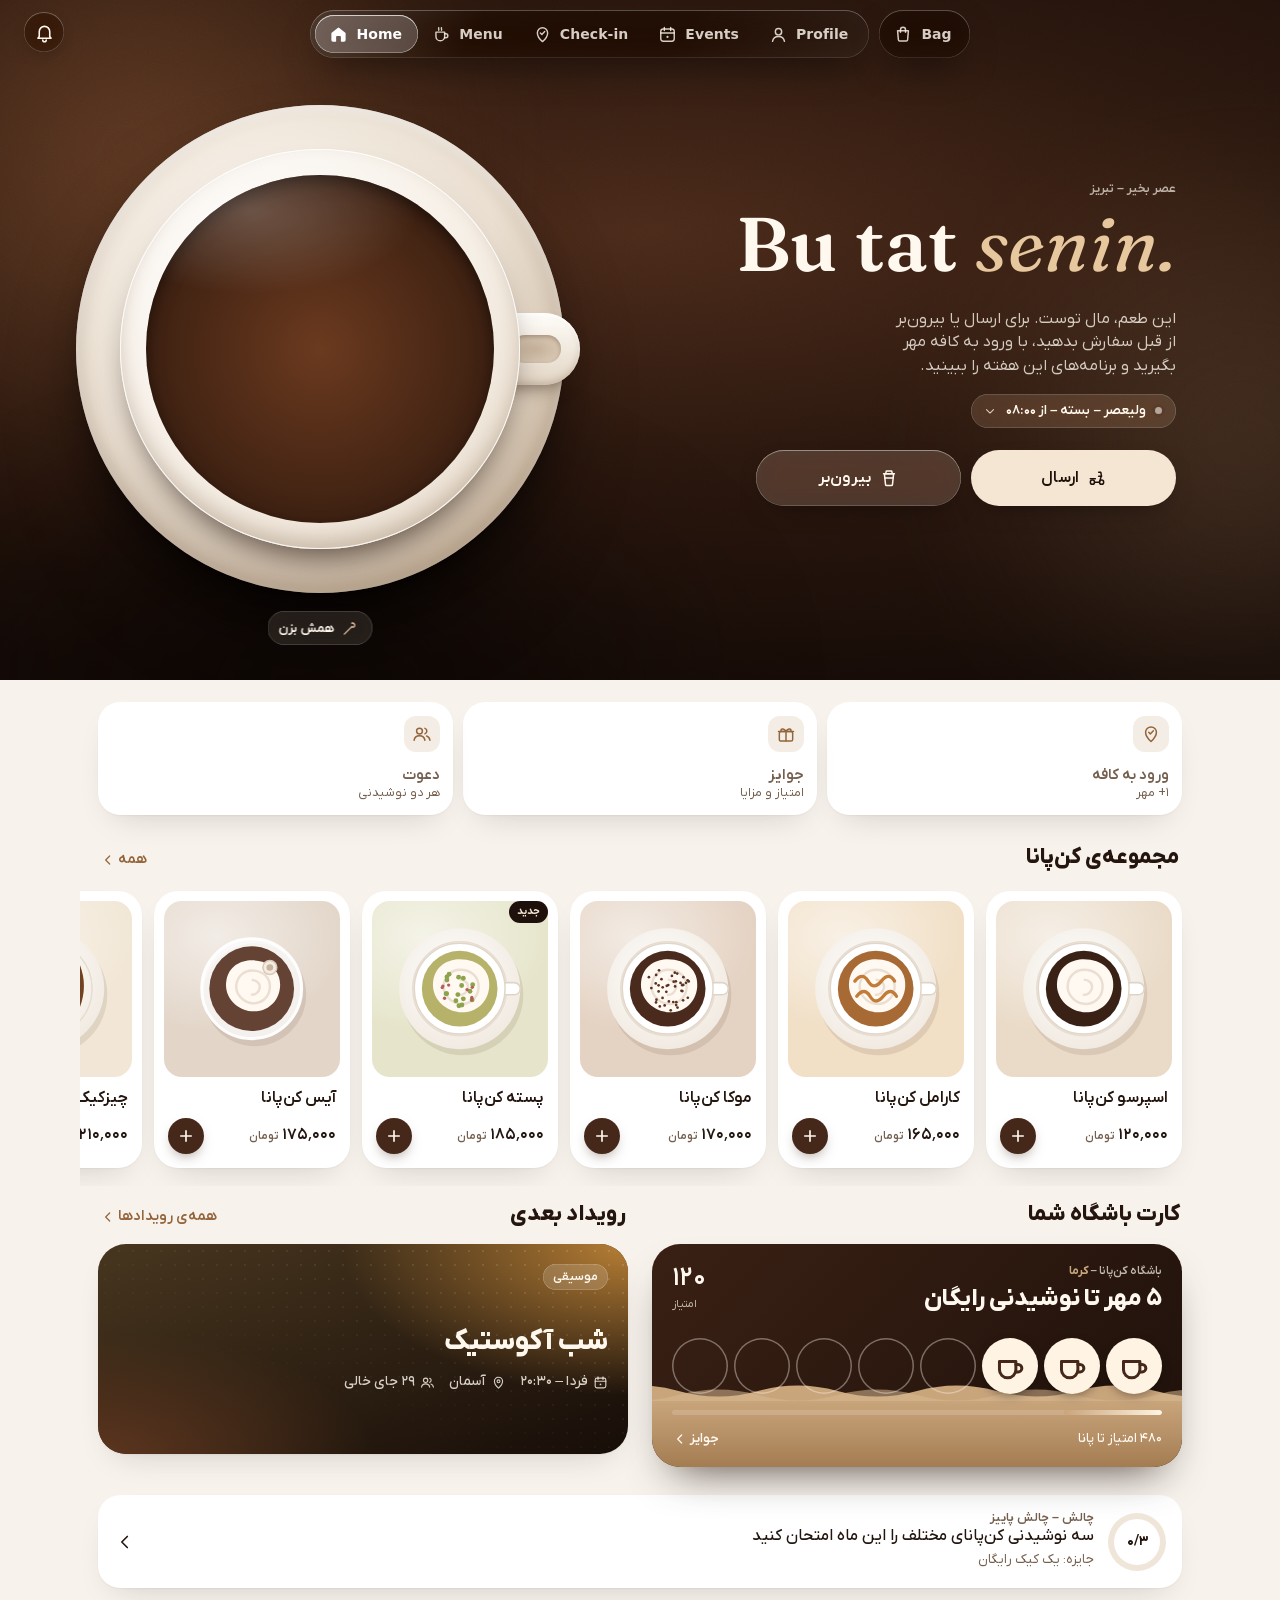
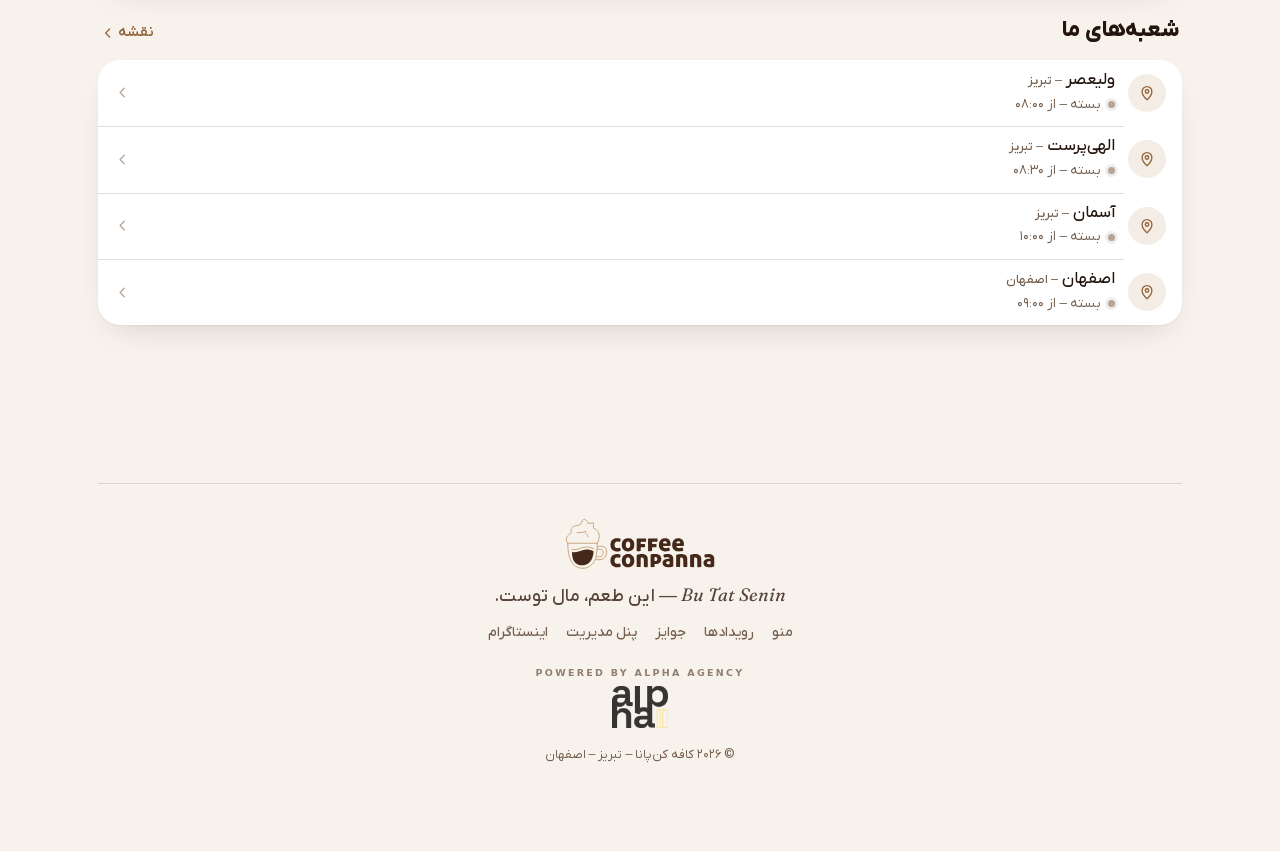
==== commit e3ae3e8d: "Persian-only build: English tab bar, Yekan-safe Latin codes, clearer separators, desktop hero fix" ====
--- a/index.html
+++ b/index.html
@@ -1,5 +1,5 @@
 <!doctype html>
-<html lang="en">
+<html lang="fa" dir="rtl">
 <head>
 <meta charset="utf-8">
 <meta name="viewport" content="width=device-width,initial-scale=1,viewport-fit=cover">
@@ -25,14 +25,13 @@
 <link rel="apple-touch-icon" href="assets/icons/apple-touch-icon.png">
 <link rel="preload" href="assets/fonts/fraunces-600.woff2" as="font" type="font/woff2" crossorigin>
 <link rel="preload" href="assets/fonts/yekan.woff2" as="font" type="font/woff2" crossorigin>
-<link rel="stylesheet" href="css/app.css?v=91ad126c86">
+<link rel="stylesheet" href="css/app.css?v=9425dfbe03">
 <script>
   (function () {
     var d = document.documentElement, pref = "system", warm = false, calm = false;
     try { var s = JSON.parse(localStorage.getItem("conpanna.v1") || "{}"); pref = s.theme || "system"; calm = !!(s.prefs && s.prefs.reduceMotion); } catch (e) {}
     try { warm = sessionStorage.getItem("conpanna.booted") === "1"; } catch (e) {}
-    var lang = "fa"; try { lang = localStorage.getItem("conpanna.lang") || ((navigator.language || "").toLowerCase().indexOf("fa") === 0 ? "fa" : "en"); } catch (e) {}
-    d.lang = lang; d.dir = lang === "fa" ? "rtl" : "ltr";
+    d.lang = "fa"; d.dir = "rtl";
     var dark = pref === "dark" || (pref !== "light" && matchMedia("(prefers-color-scheme: dark)").matches);
     d.setAttribute("data-theme", pref);
     d.setAttribute("data-mode", dark ? "dark" : "light");
@@ -43,7 +42,7 @@
     setTimeout(function () { var b = document.getElementById("boot"); if (b) { b.parentNode.removeChild(b); d.classList.remove("booting"); } }, 9000);
   })();
 </script>
-<script src="js/qr.js?v=91ad126c86" defer></script>
+<script src="js/qr.js?v=9425dfbe03" defer></script>
 <link rel="modulepreload" href="js/brand.js">
 <link rel="modulepreload" href="js/data.js">
 <link rel="modulepreload" href="js/hero.js">
@@ -68,7 +67,7 @@
 <link rel="modulepreload" href="js/views/rewards.js">
 <link rel="modulepreload" href="js/views/settings.js">
 <link rel="modulepreload" href="js/views/shared.js">
-<script type="module" src="js/app.js?v=91ad126c86"></script>
+<script type="module" src="js/app.js?v=9425dfbe03"></script>
 </head>
 <body>
 
@@ -90,7 +89,6 @@
   <a class="bar-logo" id="bar-logo" href="#/" aria-label="Coffee Conpanna — home"></a>
   <span class="bar-title" id="bar-title" aria-hidden="true"></span>
   <div class="bar-right">
-    <button class="bar-btn bar-lang" id="bar-lang" type="button"></button>
     <button class="bar-btn" id="bar-bell" type="button" aria-label="Notifications"><span class="bell-dot" id="bell-dot"></span></button>
   </div>
 </header>
--- a/css/app.css
+++ b/css/app.css
@@ -821,7 +821,7 @@
   .checkout { bottom: 24px; }
   .page-top { padding-top: calc(var(--safe-t) + var(--bar-h) + 30px); }
   .lt { font-size: 46px; }
-  .quick { grid-template-columns: repeat(3, 1fr); max-width: 760px; }
+  .quick { grid-template-columns: repeat(3, 1fr); max-width: none; }
   .home-cols { display: grid; grid-template-columns: 1fr 1fr; gap: 24px; align-items: start; }
   .home-cols > * + * { margin-top: 0 !important; }
   .items { grid-template-columns: 1fr 1fr; column-gap: 24px; }
@@ -897,11 +897,10 @@
 .bar-lang .ico { width: 18px; height: 18px; }
 .lang-l { font: 700 12.5px/1 var(--sans); }
 
-/* tab bar mirrored for Persian: Home sits on the right, the bag on the left */
-html[dir="rtl"] .tabbar { flex-direction: row-reverse; padding-left: 0; padding-right: calc((100vw - var(--group-w)) / 2); }
-html[dir="rtl"] .tab:nth-child(1) { order: 5; } html[dir="rtl"] .tab:nth-child(2) { order: 4; } html[dir="rtl"] .tab:nth-child(3) { order: 3; } html[dir="rtl"] .tab:nth-child(4) { order: 2; } html[dir="rtl"] .tab:nth-child(5) { order: 1; }
-html[dir="rtl"] .tab-l { font-family: var(--fa); font-size: 10.5px; font-weight: 600; }
-html[dir="rtl"] .bag-l { font-family: var(--fa); }
+/* the tab bar stays English: Latin face, left-to-right, Home on the left */
+:root { --latin: -apple-system, BlinkMacSystemFont, "SF Pro Text", "Helvetica Neue", "Segoe UI", Roboto, system-ui, sans-serif; }
+.tabbar, .tabbar * { font-family: var(--latin) !important; }
+html[dir="rtl"] .tab-l { letter-spacing: .005em !important; }
 
 /* --------------------------------------------------------- the cup hero */
 .hero {
@@ -959,7 +958,9 @@
   .hero-brand { display: none; }
   .hero-stage { grid-column: 2; grid-row: 1 / 3; }
   .cup-wrap { width: min(34vw, 400px); }
-  .hero-in { grid-column: 1; grid-row: 1 / 3; margin: 0; padding-inline-start: max(24px, calc((100vw - var(--wrap)) / 2 + 24px)); }
+  .hero .wrap.hero-in { display: block; max-width: none; grid-column: 1; grid-row: 1 / 3; margin: 0; padding-inline-start: max(24px, calc((100vw - var(--wrap)) / 2 + 24px)); padding-inline-end: 24px; }
+  .hero-copy { max-width: 520px; }
+  .hero-cta { max-width: 420px; }
   .hero-copy { text-align: start; }
   .hero p.sub { margin-inline: 0; }
   .hero-cta { margin-inline: 0; }
@@ -1115,3 +1116,27 @@
 .tr { font-family: "Fraunces", "Iowan Old Style", "Palatino Linotype", Georgia, serif; unicode-bidi: isolate; }
 html[dir="rtl"] .hero h1 .tr { font-weight: 600; font-size: clamp(42px, 12vw, 76px); line-height: .98; letter-spacing: -.03em; display: inline-block; }
 html[dir="rtl"] .hero h1 .tr em { font-style: italic; font-weight: 400; }
+
+/* Latin strings inside the Persian UI (codes, handles, Wi-Fi): a Latin face so
+   digits stay Latin — the Persian face draws 0–9 as ۰–۹ — and isolated direction */
+.lat { font-family: var(--latin) !important; direction: ltr; unicode-bidi: isolate; letter-spacing: .01em !important; }
+input.lat { text-align: left; }
+input.lat::placeholder { font-family: "IRANYekanX", Tahoma, sans-serif; direction: rtl; text-align: right; }
+/* Alpha's signature keeps its Latin face and tracking inside the Persian UI */
+.alpha-sig span, .boot-sig span { font-family: var(--latin) !important; }
+.alpha-sig span { letter-spacing: .24em !important; }
+#boot .boot-sig span { letter-spacing: .26em !important; }
+/* the Persian face has no italic: never let the browser fake one */
+html[dir="rtl"] .it { font-style: normal; font-weight: 500; }
+html[dir="rtl"] .it .tr { font-style: italic; font-weight: 400; }
+html[dir="rtl"] { font-synthesis: none; }
+/* stacked text inside rows never runs together */
+.row-main > .eyebrow, .row-main > .t3, .row-main > .lo-steps { display: block; }
+.row-main > .lo-steps { display: flex; }
+.live-order .t3 { margin-top: 3px; font-weight: 700; }
+#live:empty, #usual:empty { display: none; }
+.home-body > #usual + .quick, .home-body > #live + .quick { margin-top: 14px; }
+.home-body > #live + #usual { margin-top: 12px; }
+.hold:not(.pressing):not(.filled) .liq svg { opacity: 0; }
+.hold .liq svg { transition: opacity .25s; }
+html[dir="rtl"] .hold-in b { font-weight: 800; line-height: 1.4; }
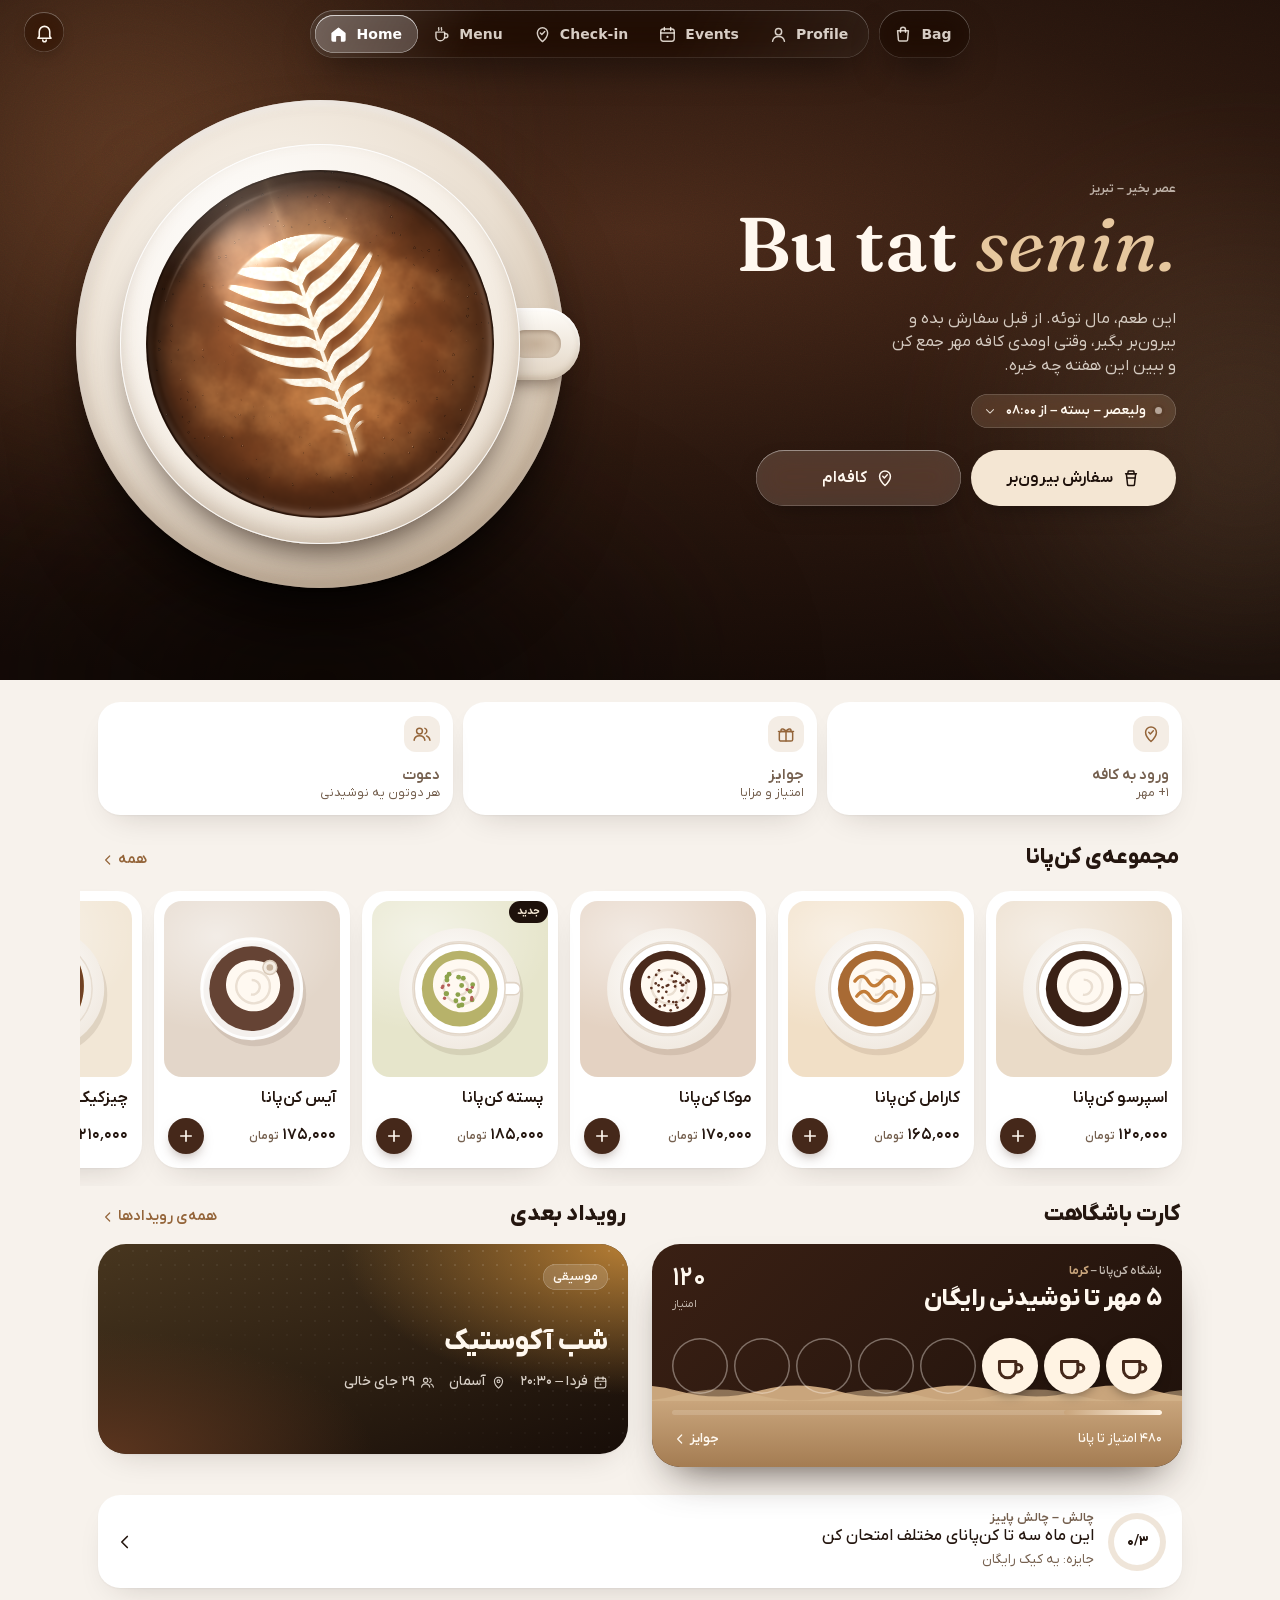
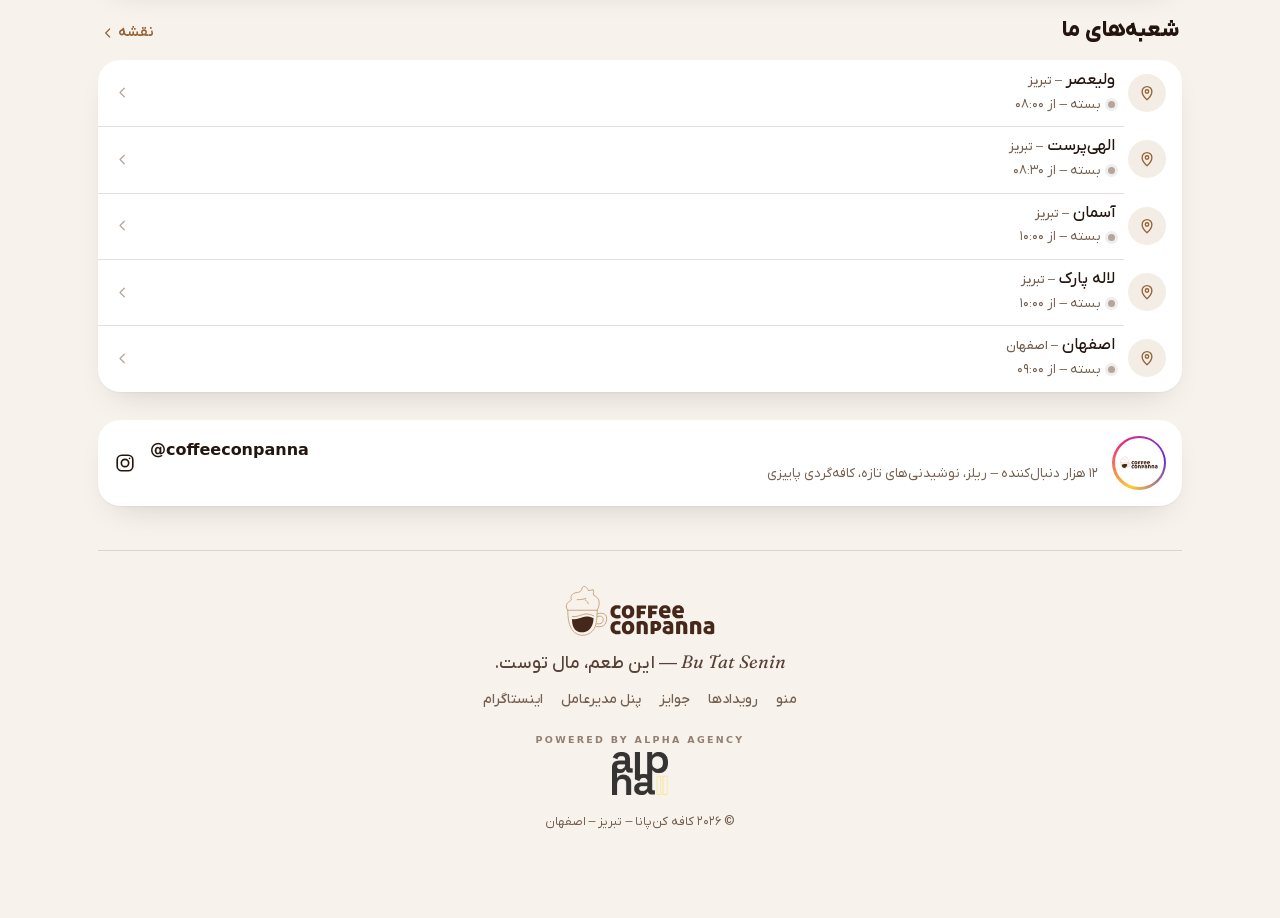
==== commit 5913904f: "CEO panel, takeaway only, Laleh Park, spoken Persian, new latte hero Co-Authored-By: Claude Opus 5.5" ====
--- a/index.html
+++ b/index.html
@@ -4,7 +4,7 @@
 <meta charset="utf-8">
 <meta name="viewport" content="width=device-width,initial-scale=1,viewport-fit=cover">
 <title>Coffee Conpanna · کافه کن‌پانا</title>
-<meta name="description" content="Coffee Conpanna — Tabriz and Esfahan. Order for delivery or takeaway, check in at your branch, collect stamps and book events.">
+<meta name="description" content="Coffee Conpanna — Tabriz and Esfahan. Order ahead for takeaway, check in at your branch, collect stamps and book events.">
 <meta name="robots" content="noindex,nofollow">
 <meta name="theme-color" content="#F7F2EC" id="theme-color">
 <meta name="color-scheme" content="light dark">
@@ -25,7 +25,7 @@
 <link rel="apple-touch-icon" href="assets/icons/apple-touch-icon.png">
 <link rel="preload" href="assets/fonts/fraunces-600.woff2" as="font" type="font/woff2" crossorigin>
 <link rel="preload" href="assets/fonts/yekan.woff2" as="font" type="font/woff2" crossorigin>
-<link rel="stylesheet" href="css/app.css?v=9425dfbe03">
+<link rel="stylesheet" href="css/app.css?v=83800cf508">
 <script>
   (function () {
     var d = document.documentElement, pref = "system", warm = false, calm = false;
@@ -42,7 +42,7 @@
     setTimeout(function () { var b = document.getElementById("boot"); if (b) { b.parentNode.removeChild(b); d.classList.remove("booting"); } }, 9000);
   })();
 </script>
-<script src="js/qr.js?v=9425dfbe03" defer></script>
+<script src="js/qr.js?v=83800cf508" defer></script>
 <link rel="modulepreload" href="js/brand.js">
 <link rel="modulepreload" href="js/data.js">
 <link rel="modulepreload" href="js/hero.js">
@@ -67,7 +67,7 @@
 <link rel="modulepreload" href="js/views/rewards.js">
 <link rel="modulepreload" href="js/views/settings.js">
 <link rel="modulepreload" href="js/views/shared.js">
-<script type="module" src="js/app.js?v=9425dfbe03"></script>
+<script type="module" src="js/app.js?v=83800cf508"></script>
 </head>
 <body>
 
--- a/css/app.css
+++ b/css/app.css
@@ -1140,3 +1140,11 @@
 .hold:not(.pressing):not(.filled) .liq svg { opacity: 0; }
 .hold .liq svg { transition: opacity .25s; }
 html[dir="rtl"] .hold-in b { font-weight: 800; line-height: 1.4; }
+
+/* hero: keep the logo clear of the saucer, which reaches 11% past the cup */
+.hero-brand { position: relative; z-index: 4; }
+.hero-stage { --cup: min(64vw, 300px, 40svh); padding: calc(var(--cup) * .12 + 22px) 0 calc(var(--cup) * .12 + 6px); min-height: 0; }
+.hero-stage .cup-wrap { width: var(--cup); }
+@media (max-height: 720px) and (max-width: 899px) { .hero-stage { --cup: min(60vw, 260px, 36svh); } }
+@media (min-width: 900px) { .hero-stage { --cup: min(34vw, 400px); padding: 40px 0; } }
+.latte.no-gl { background: radial-gradient(circle at 48% 44%, #FBF4E8 0 16%, #E9D3B6 22%, #A86E44 34%, #6E3F22 60%, #3A1E10 100%); }
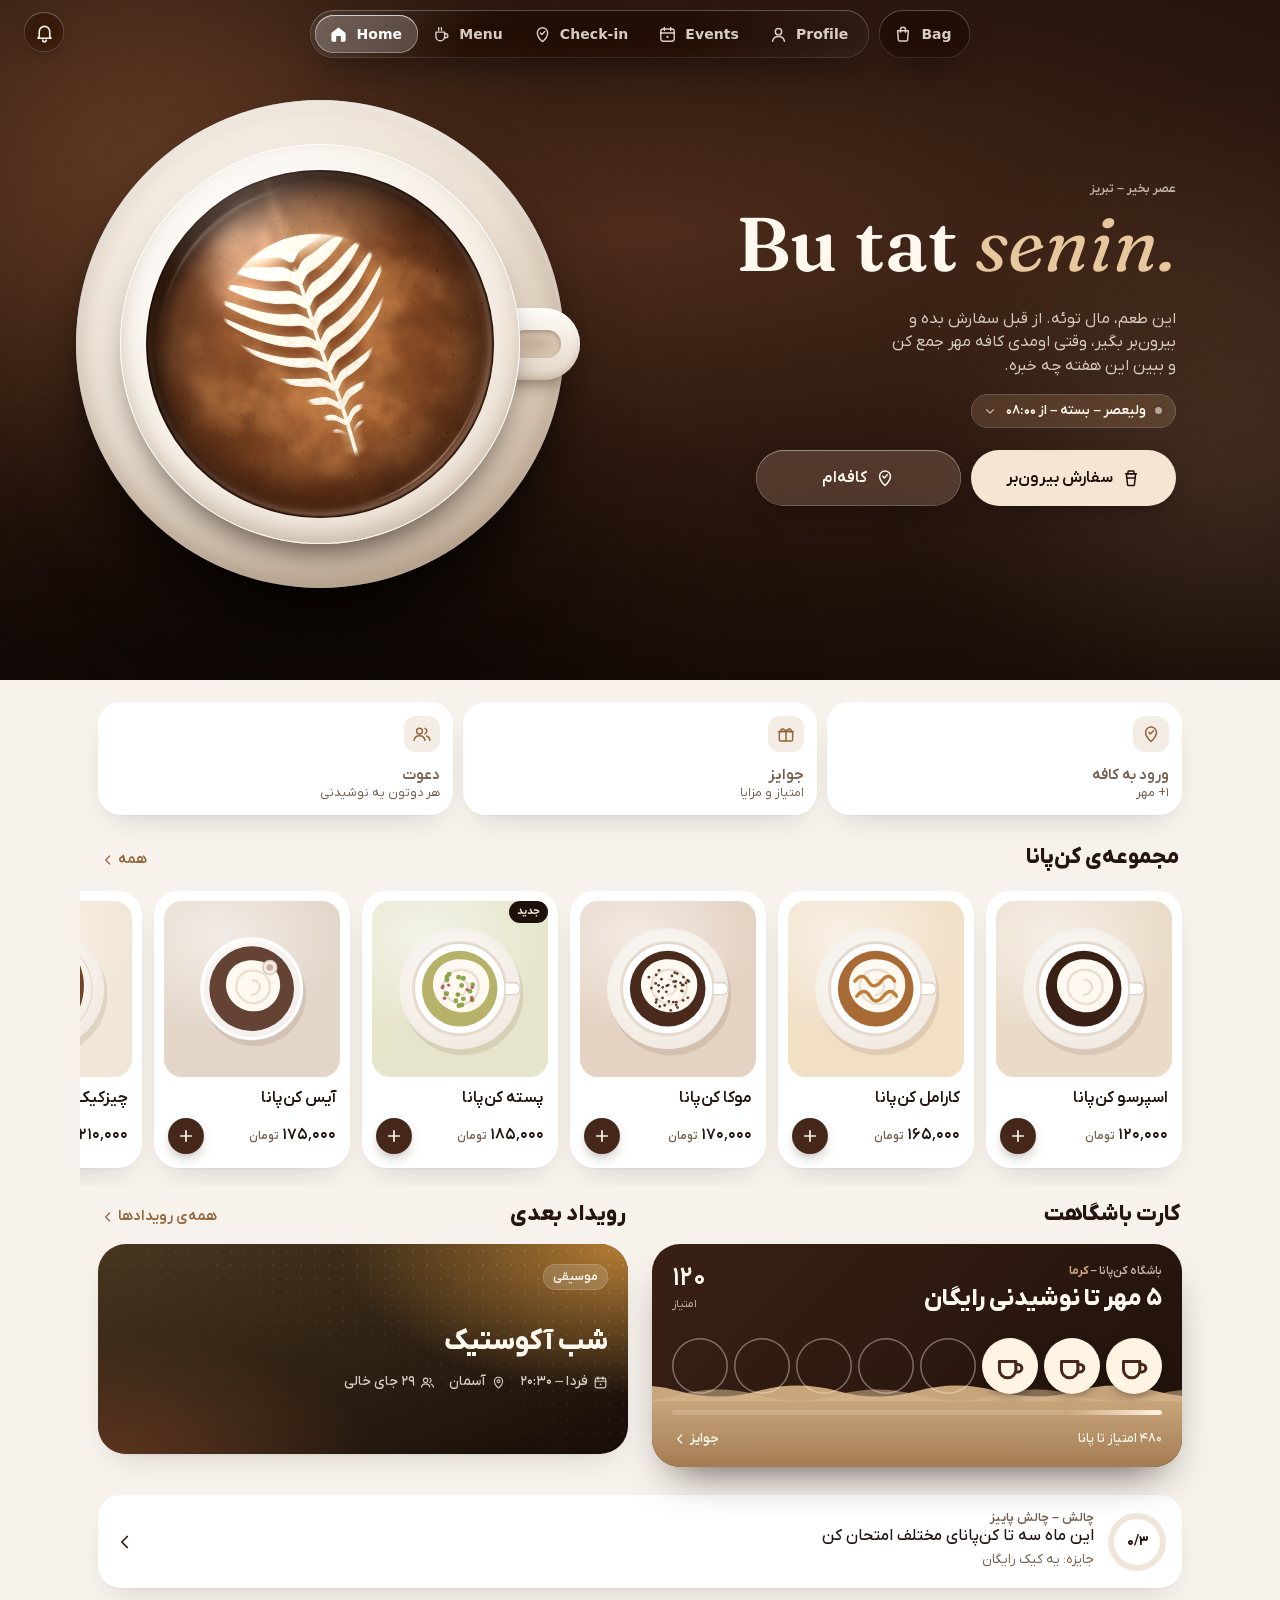
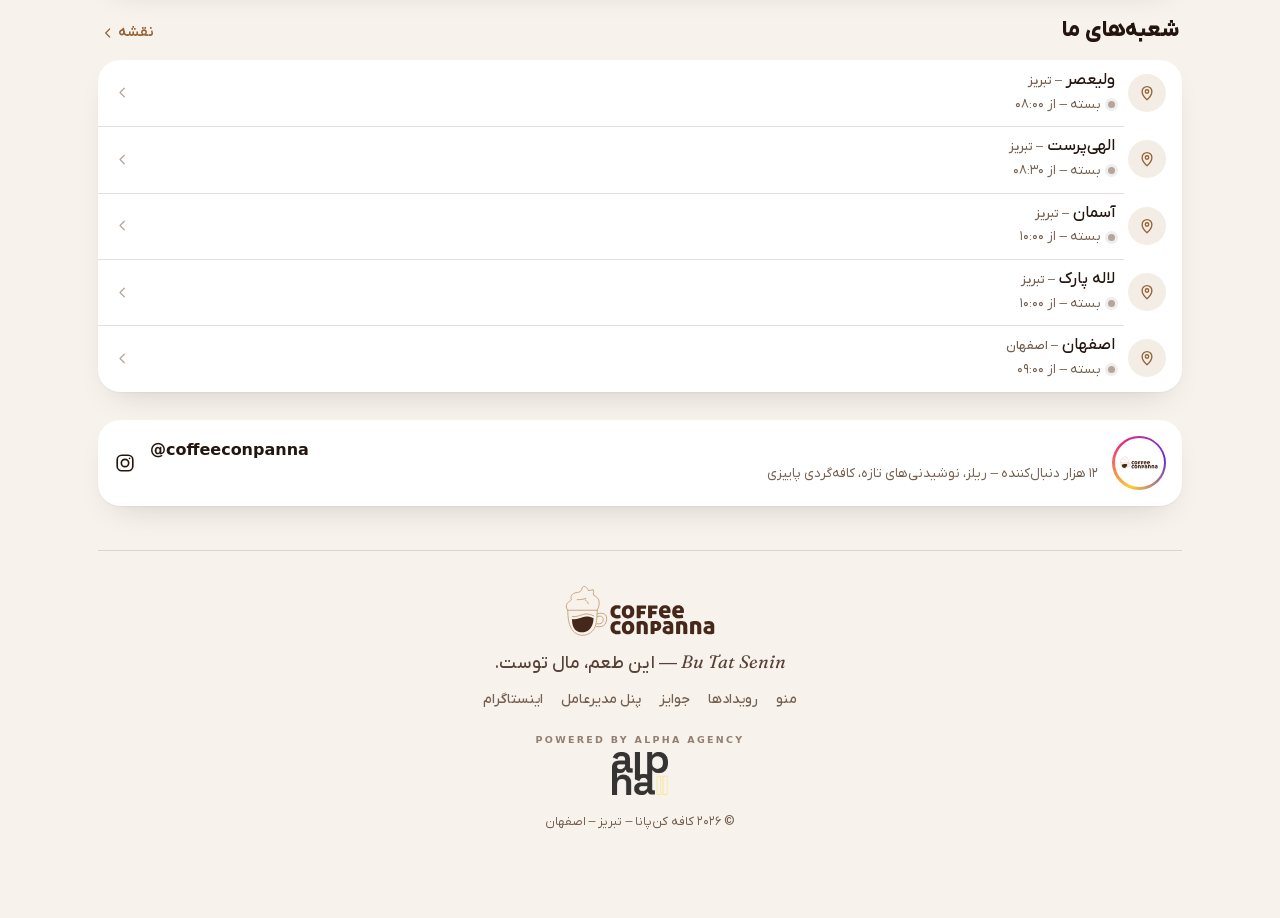
==== commit c79c2007: "Customer 360, command palette, till close, marketing ROI, settings, design tokens v2 Co-Authored-By:" ====
--- a/index.html
+++ b/index.html
@@ -25,7 +25,7 @@
 <link rel="apple-touch-icon" href="assets/icons/apple-touch-icon.png">
 <link rel="preload" href="assets/fonts/fraunces-600.woff2" as="font" type="font/woff2" crossorigin>
 <link rel="preload" href="assets/fonts/yekan.woff2" as="font" type="font/woff2" crossorigin>
-<link rel="stylesheet" href="css/app.css?v=83800cf508">
+<link rel="stylesheet" href="css/app.css?v=1b1cc8cedd">
 <script>
   (function () {
     var d = document.documentElement, pref = "system", warm = false, calm = false;
@@ -42,7 +42,7 @@
     setTimeout(function () { var b = document.getElementById("boot"); if (b) { b.parentNode.removeChild(b); d.classList.remove("booting"); } }, 9000);
   })();
 </script>
-<script src="js/qr.js?v=83800cf508" defer></script>
+<script src="js/qr.js?v=1b1cc8cedd" defer></script>
 <link rel="modulepreload" href="js/brand.js">
 <link rel="modulepreload" href="js/data.js">
 <link rel="modulepreload" href="js/hero.js">
@@ -67,7 +67,7 @@
 <link rel="modulepreload" href="js/views/rewards.js">
 <link rel="modulepreload" href="js/views/settings.js">
 <link rel="modulepreload" href="js/views/shared.js">
-<script type="module" src="js/app.js?v=83800cf508"></script>
+<script type="module" src="js/app.js?v=1b1cc8cedd"></script>
 </head>
 <body>
 
--- a/css/app.css
+++ b/css/app.css
@@ -1148,3 +1148,55 @@
 @media (max-height: 720px) and (max-width: 899px) { .hero-stage { --cup: min(60vw, 260px, 36svh); } }
 @media (min-width: 900px) { .hero-stage { --cup: min(34vw, 400px); padding: 40px 0; } }
 .latte.no-gl { background: radial-gradient(circle at 48% 44%, #FBF4E8 0 16%, #E9D3B6 22%, #A86E44 34%, #6E3F22 60%, #3A1E10 100%); }
+
+/* ===================================================== design tokens, v2
+   One scale for space, type, depth and time so new pieces line up with the
+   old ones, plus the small things that make it feel finished: tabular
+   numbers, balanced headings, real focus rings, a skeleton, undo. */
+:root {
+  --s-1: 4px; --s-2: 8px; --s-3: 12px; --s-4: 16px; --s-5: 20px; --s-6: 24px; --s-7: 32px; --s-8: 48px;
+  --t-xs: 11.5px; --t-sm: 13px; --t-md: 14.5px; --t-lg: 16px; --t-xl: 20px; --t-2xl: 28px;
+  --e-1: 0 1px 2px rgba(36, 22, 15, .05); --e-2: var(--shadow-card); --e-3: 0 28px 70px -24px rgba(36, 22, 15, .42), 0 2px 10px rgba(36, 22, 15, .06);
+  --d-1: .12s; --d-2: .22s; --d-3: .4s;
+  --focus: 0 0 0 3px color-mix(in srgb, var(--caramel) 50%, transparent);
+  --warn: #B86E14; --warn-soft: rgba(205, 133, 40, .14); --info: #2F7392; --info-soft: rgba(47, 115, 146, .12); --bad-soft: rgba(180, 57, 47, .1);
+}
+:root[data-mode="dark"] {
+  --e-3: 0 28px 70px -20px rgba(0, 0, 0, .85), 0 0 0 .5px rgba(246, 238, 230, .08);
+  --warn: #F0B163; --warn-soft: rgba(240, 177, 99, .14); --info: #7DBAD6; --info-soft: rgba(125, 186, 214, .13); --bad-soft: rgba(240, 133, 123, .12);
+}
+html { -webkit-tap-highlight-color: transparent; -webkit-text-size-adjust: 100%; text-size-adjust: 100%; }
+h1, h2, h3, .row-t, .sec-title { text-wrap: balance; }
+p, .row-s, .small, .tiny { text-wrap: pretty; }
+.num, .money, .price, .kpi b, time, .c-num, .row-v, .tbl { font-variant-numeric: tabular-nums; }
+input, textarea, select { caret-color: var(--caramel-ink); accent-color: var(--caramel-ink); }
+input::placeholder, textarea::placeholder { color: var(--ink-4); opacity: 1; }
+:where(input, textarea, select):focus-visible { outline: none; box-shadow: var(--focus), inset 0 0 0 1px var(--caramel) !important; }
+[aria-invalid="true"] { box-shadow: 0 0 0 2px var(--danger) !important; animation: shake .35s; }
+:where(button, a, input, select, textarea)[disabled] { cursor: not-allowed; }
+.btn:focus-visible, .icon-btn:focus-visible, .chip:focus-visible { outline: none; box-shadow: var(--focus); }
+kbd { display: inline-grid; place-items: center; min-width: 20px; height: 20px; padding: 0 5px; border-radius: 6px; font: 600 11px/1 var(--sans); color: var(--ink-3); background: var(--card); box-shadow: inset 0 0 0 .5px var(--line-2), 0 1px 0 var(--line-2); direction: ltr; unicode-bidi: isolate; }
+@media (hover: hover) {
+  .btn:hover { filter: brightness(1.07); }
+  .btn--soft:hover, .btn--ghost:hover { filter: none; background: color-mix(in srgb, var(--tint) 82%, var(--ink) 7%); }
+  .icon-btn:hover { background: color-mix(in srgb, var(--tint) 80%, var(--ink) 8%); }
+  .link:hover { text-decoration: underline; text-underline-offset: 3px; text-decoration-thickness: 1px; }
+}
+
+/* skeleton */
+.sk { display: block; height: 12px; border-radius: 7px; background: linear-gradient(90deg, var(--tint) 0%, color-mix(in srgb, var(--tint) 40%, var(--card)) 45%, var(--tint) 90%) 0 0 / 300% 100%; animation: sk 1.4s ease-in-out infinite; }
+@keyframes sk { from { background-position: 100% 0; } to { background-position: -100% 0; } }
+.sk.w30 { width: 30%; } .sk.w40 { width: 40%; } .sk.w55 { width: 55%; } .sk.w70 { width: 70%; } .sk.h24 { height: 24px; } .sk.h160 { height: 160px; border-radius: 14px; }
+.sk-card { display: flex; flex-direction: column; gap: 12px; }
+
+/* toast with an action: an undo bar */
+#toast-root .toast.has-act { pointer-events: auto; padding-block: 6px; padding-inline: 14px 6px; }
+.toast-act { height: 34px; padding: 0 14px; border-radius: 99px; background: rgba(255, 248, 239, .15); color: #FFE2BA; font: 700 13.5px/1 var(--sans); margin-inline-start: 4px; transition: background var(--d-1), transform var(--d-1); }
+.toast-act:hover { background: rgba(255, 248, 239, .26); }
+.toast-act:active { transform: scale(.94); }
+
+/* offline */
+.net-pill { position: fixed; z-index: 85; left: 50%; top: calc(var(--safe-t) + var(--bar-h) + 12px); display: inline-flex; align-items: center; gap: 9px; max-width: calc(100vw - 32px); padding: 10px 16px; border-radius: 99px; background: rgba(30, 17, 11, .88); color: #FFF3E2; font: 600 13.5px/1.35 var(--sans); box-shadow: var(--e-3); -webkit-backdrop-filter: blur(16px); backdrop-filter: blur(16px); transform: translate(-50%, -24px); opacity: 0; transition: transform .5s var(--spring), opacity .3s; pointer-events: none; }
+.net-pill.in { transform: translate(-50%, 0); opacity: 1; }
+.net-pill i { width: 8px; height: 8px; border-radius: 50%; background: #F0B163; box-shadow: 0 0 0 4px rgba(240, 177, 99, .25); flex: none; }
+.admin-page .net-pill { top: 86px; }
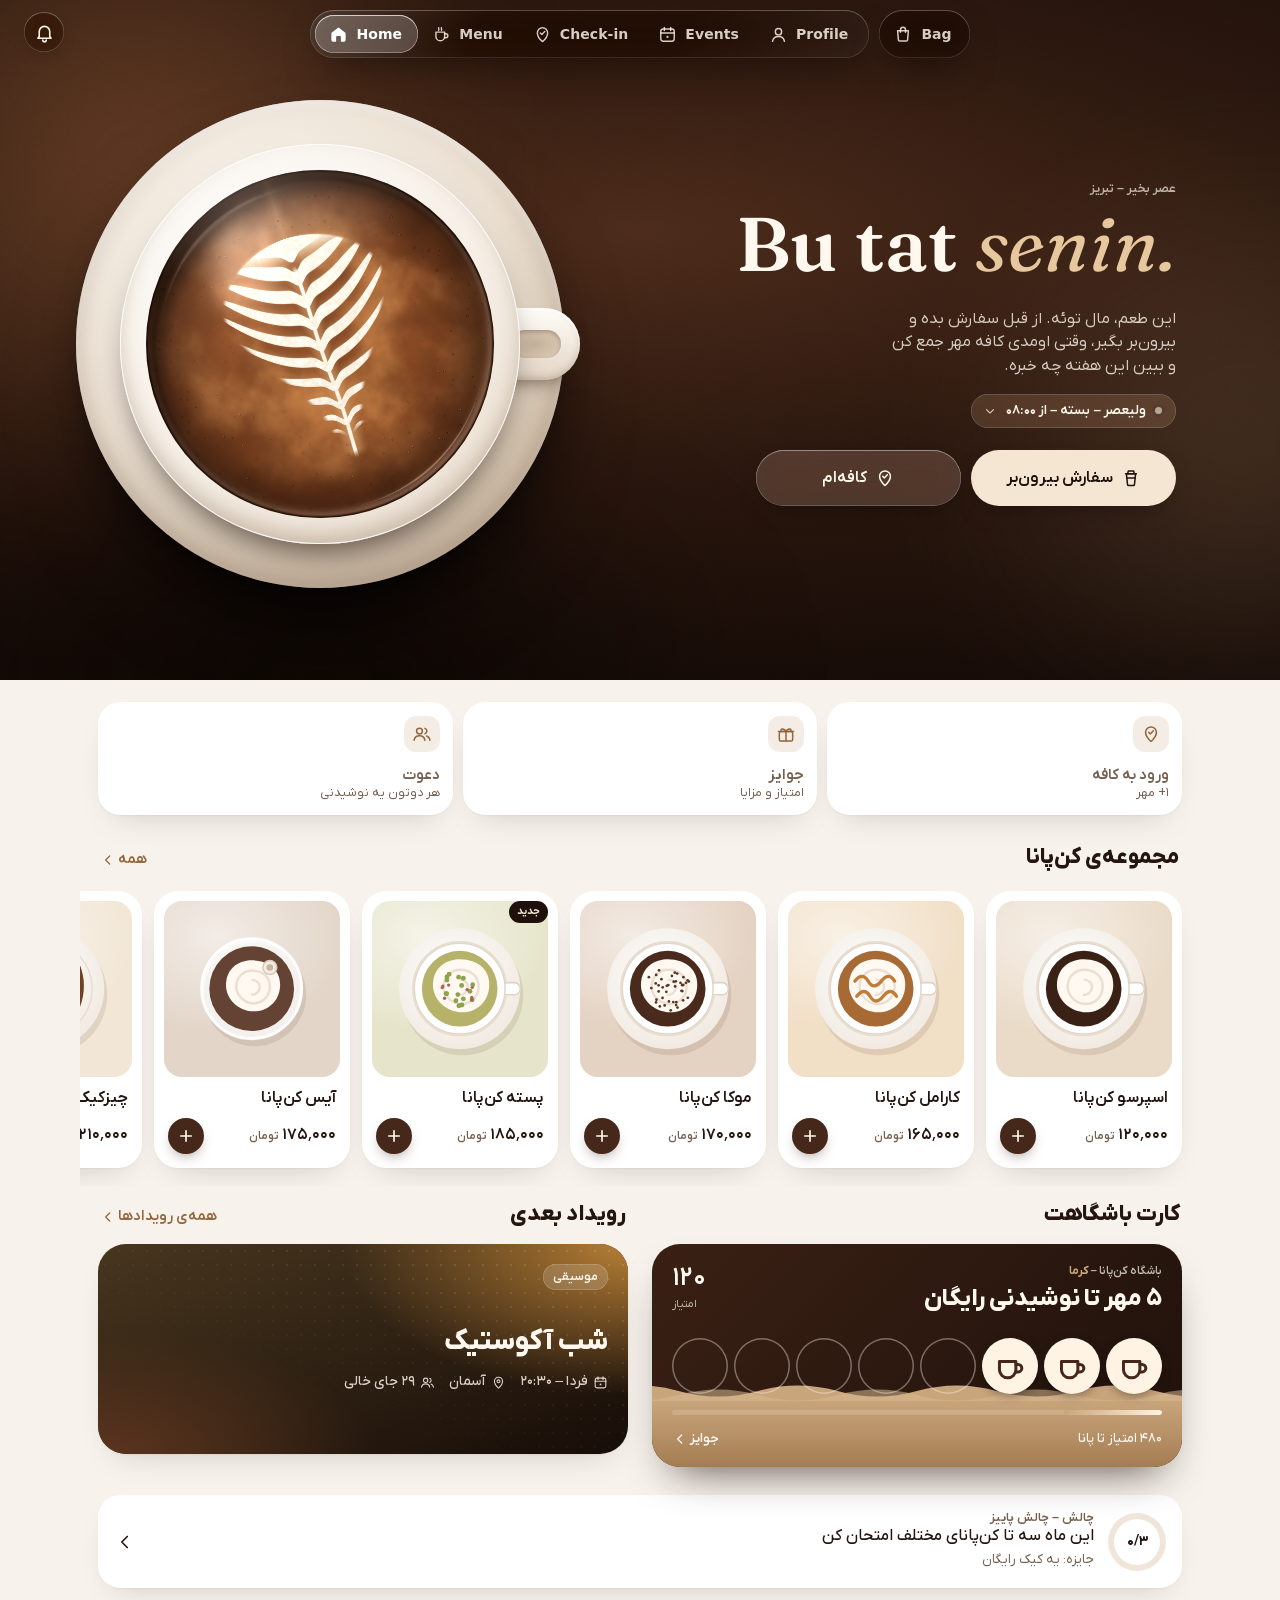
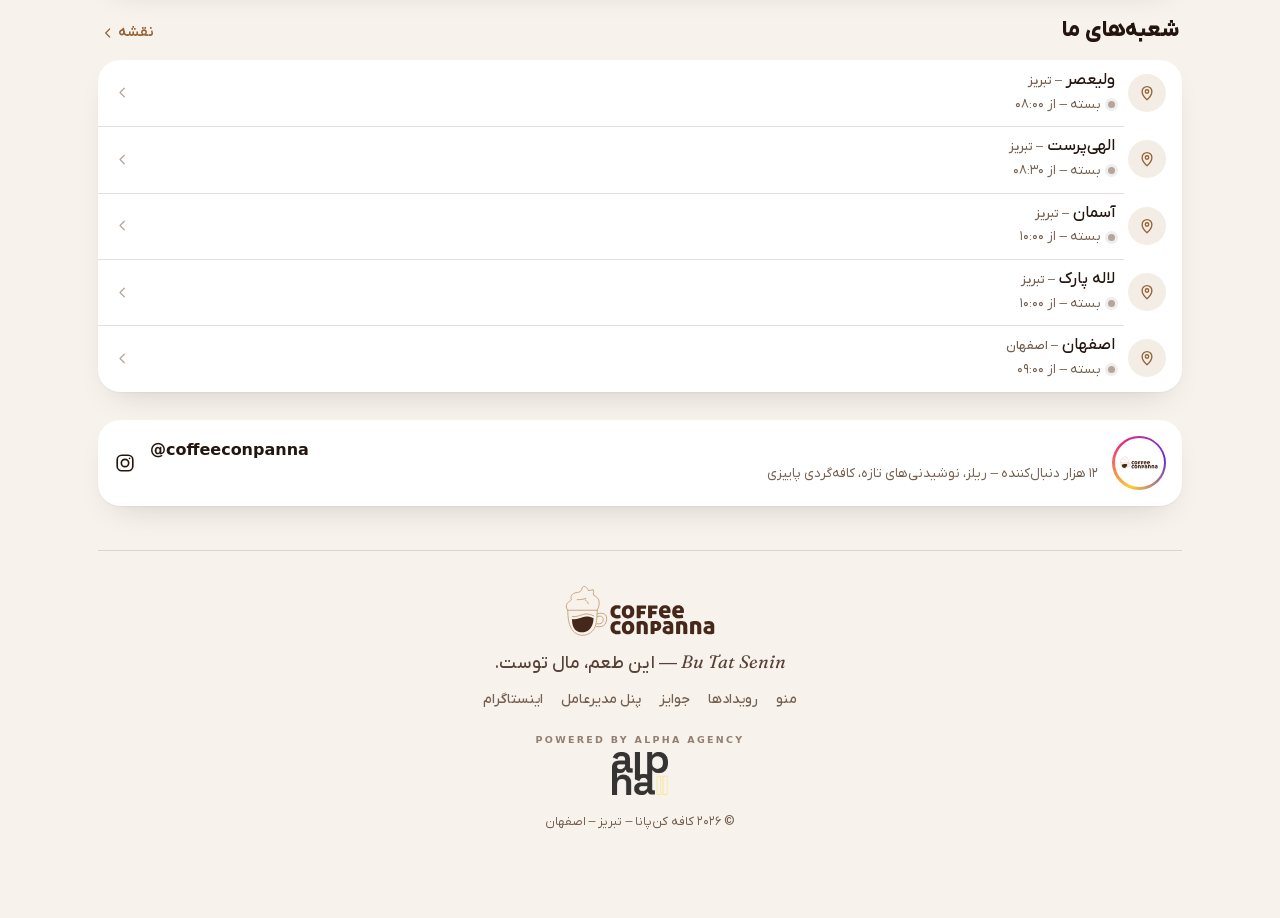
==== commit 6d998e66: "CEO panel: brief, TV wall, cash flow, price lab, baskets, tickets, staffing, leaderboard, equipment," ====
--- a/index.html
+++ b/index.html
@@ -25,7 +25,7 @@
 <link rel="apple-touch-icon" href="assets/icons/apple-touch-icon.png">
 <link rel="preload" href="assets/fonts/fraunces-600.woff2" as="font" type="font/woff2" crossorigin>
 <link rel="preload" href="assets/fonts/yekan.woff2" as="font" type="font/woff2" crossorigin>
-<link rel="stylesheet" href="css/app.css?v=1b1cc8cedd">
+<link rel="stylesheet" href="css/app.css?v=18b2dce612">
 <script>
   (function () {
     var d = document.documentElement, pref = "system", warm = false, calm = false;
@@ -42,7 +42,7 @@
     setTimeout(function () { var b = document.getElementById("boot"); if (b) { b.parentNode.removeChild(b); d.classList.remove("booting"); } }, 9000);
   })();
 </script>
-<script src="js/qr.js?v=1b1cc8cedd" defer></script>
+<script src="js/qr.js?v=18b2dce612" defer></script>
 <link rel="modulepreload" href="js/brand.js">
 <link rel="modulepreload" href="js/data.js">
 <link rel="modulepreload" href="js/hero.js">
@@ -67,7 +67,7 @@
 <link rel="modulepreload" href="js/views/rewards.js">
 <link rel="modulepreload" href="js/views/settings.js">
 <link rel="modulepreload" href="js/views/shared.js">
-<script type="module" src="js/app.js?v=1b1cc8cedd"></script>
+<script type="module" src="js/app.js?v=18b2dce612"></script>
 </head>
 <body>
 
